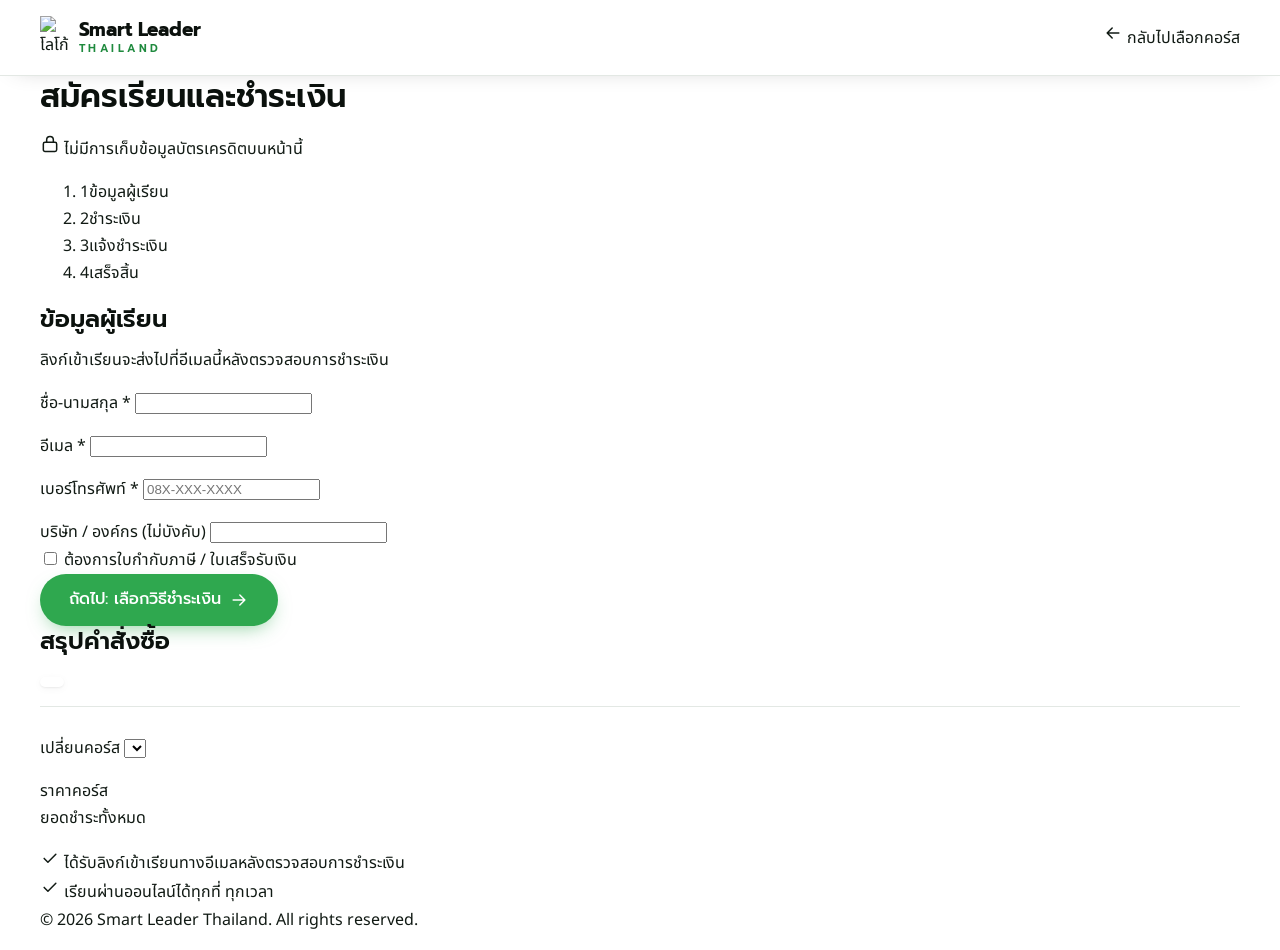
==== checkout.html @ 00e08c05 "Slt" ====
<!DOCTYPE html>
<html lang="th">
<head>
  <meta charset="UTF-8">
  <meta name="viewport" content="width=device-width, initial-scale=1.0">

  <!-- ===================== SEO ===================== -->
  <title>สมัครเรียนและชำระเงิน | Smart Leader Thailand</title>
  <meta name="description" content="สมัครเรียนคอร์สออนไลน์ Smart Leader Thailand และชำระเงินผ่าน PromptPay หรือโอนผ่านบัญชีธนาคาร">
  <!-- หน้าชำระเงินไม่จำเป็นต้องให้ Search Engine เก็บข้อมูล -->
  <meta name="robots" content="noindex">
  <meta name="theme-color" content="#0E4D26">
  <link rel="icon" type="image/png" href="assets/slt-logo.png">

  <link rel="preconnect" href="https://fonts.googleapis.com">
  <link rel="preconnect" href="https://fonts.gstatic.com" crossorigin>
  <link href="https://fonts.googleapis.com/css2?family=Noto+Sans+Thai:wght@400;500;600&family=Prompt:wght@400;500;600;700&display=swap" rel="stylesheet">

  <link rel="stylesheet" href="style.css">
</head>
<body class="checkout-page">

  <a class="skip-link" href="#main">ข้ามไปยังเนื้อหาหลัก</a>

  <!-- ===================== ICON SPRITE ===================== -->
  <svg class="sprite" aria-hidden="true" focusable="false">
    <defs>
      <symbol id="i-arrow-left" viewBox="0 0 24 24"><path d="M19 12H5M11 6l-6 6 6 6"/></symbol>
      <symbol id="i-arrow" viewBox="0 0 24 24"><path d="M5 12h14M13 6l6 6-6 6"/></symbol>
      <symbol id="i-lock" viewBox="0 0 24 24"><rect x="4" y="10" width="16" height="11" rx="2"/><path d="M8 10V7a4 4 0 0 1 8 0v3"/></symbol>
      <symbol id="i-check" viewBox="0 0 24 24"><path d="m5 12.5 4.5 4.5L19 7.5"/></symbol>
      <symbol id="i-qr" viewBox="0 0 24 24"><rect x="3" y="3" width="7" height="7" rx="1"/><rect x="14" y="3" width="7" height="7" rx="1"/><rect x="3" y="14" width="7" height="7" rx="1"/><path d="M14 14h3v3h-3zM20 14v.01M14 20h.01M17 20h4v-3"/></symbol>
      <symbol id="i-bank" viewBox="0 0 24 24"><path d="M3 10 12 4l9 6M5 10v8M9.5 10v8M14.5 10v8M19 10v8M3 20h18"/></symbol>
      <symbol id="i-card" viewBox="0 0 24 24"><rect x="2.5" y="5" width="19" height="14" rx="2"/><path d="M2.5 10h19M6 15h4"/></symbol>
      <symbol id="i-upload" viewBox="0 0 24 24"><path d="M12 16V4M7 9l5-5 5 5M4 16v3a1 1 0 0 0 1 1h14a1 1 0 0 0 1-1v-3"/></symbol>
      <symbol id="i-copy" viewBox="0 0 24 24"><rect x="8" y="8" width="12" height="12" rx="2"/><path d="M16 8V5a1 1 0 0 0-1-1H5a1 1 0 0 0-1 1v10a1 1 0 0 0 1 1h3"/></symbol>
      <symbol id="i-clock" viewBox="0 0 24 24"><circle cx="12" cy="12" r="9"/><path d="M12 7v5l3 2"/></symbol>
      <symbol id="i-book" viewBox="0 0 24 24"><path d="M4 5a2 2 0 0 1 2-2h13v16H6a2 2 0 0 0-2 2V5Z"/><path d="M4 19a2 2 0 0 1 2-2h13"/></symbol>
      <symbol id="i-level" viewBox="0 0 24 24"><path d="M5 20v-5M12 20V10M19 20V4"/></symbol>
      <symbol id="i-mail" viewBox="0 0 24 24"><rect x="3" y="5" width="18" height="14" rx="2"/><path d="m3 7 9 6 9-6"/></symbol>
      <symbol id="i-line" viewBox="0 0 24 24"><path d="M12 4c5 0 9 3.1 9 7s-4 7-9 7c-.8 0-1.6-.1-2.3-.2L6 20v-3.3C4.2 15.4 3 13.3 3 11c0-3.9 4-7 9-7Z"/><path d="M7.5 9.5v3h1.5M11 9.5v3M13.5 12.5v-3l2 3v-3M18 9.5h-1.5v3H18M16.5 11H18"/></symbol>
    </defs>
  </svg>

  <!-- ===================== HEADER ===================== -->
  <header class="site-header is-scrolled">
    <div class="container header-inner">
      <a class="brand" href="index.html" aria-label="Smart Leader Thailand หน้าแรก">
        <img src="assets/slt-logo.png" alt="โลโก้ Smart Leader Thailand (SLT)" width="30" height="46">
        <span class="brand-text">
          <strong>Smart Leader</strong>
          <small>THAILAND</small>
        </span>
      </a>
      <a href="index.html#courses" class="back-link">
        <svg class="icon"><use href="#i-arrow-left"/></svg> <span>กลับไปเลือกคอร์ส</span>
      </a>
    </div>
  </header>

  <main id="main" class="checkout">
    <div class="container">

      <header class="checkout-head">
        <h1>สมัครเรียนและชำระเงิน</h1>
        <p><svg class="icon"><use href="#i-lock"/></svg> ไม่มีการเก็บข้อมูลบัตรเครดิตบนหน้านี้</p>
      </header>

      <!-- ===================== STEPPER ===================== -->
      <ol class="stepper" id="stepper" aria-label="ขั้นตอนการสมัครเรียน">
        <li data-step="1" class="is-current" aria-current="step"><span class="step-dot">1</span><span class="step-label">ข้อมูลผู้เรียน</span></li>
        <li data-step="2"><span class="step-dot">2</span><span class="step-label">ชำระเงิน</span></li>
        <li data-step="3"><span class="step-dot">3</span><span class="step-label">แจ้งชำระเงิน</span></li>
        <li data-step="4"><span class="step-dot">4</span><span class="step-label">เสร็จสิ้น</span></li>
      </ol>

      <div class="checkout-layout">

        <!-- ===================== CHECKOUT FORM ===================== -->
        <form class="checkout-form" id="checkoutForm" novalidate>

          <!-- ---------- STEP 1: ข้อมูลผู้เรียน ---------- -->
          <section class="step-panel" data-step="1" aria-labelledby="step1Title">
            <h2 id="step1Title" tabindex="-1">ข้อมูลผู้เรียน</h2>
            <p class="panel-hint">ลิงก์เข้าเรียนจะส่งไปที่อีเมลนี้หลังตรวจสอบการชำระเงิน</p>

            <div class="field-grid">
              <div class="field full">
                <label for="fullName">ชื่อ-นามสกุล <span class="req">*</span></label>
                <input type="text" id="fullName" name="fullName" autocomplete="name" required>
                <p class="field-error" data-error-for="fullName"></p>
              </div>
              <div class="field">
                <label for="email">อีเมล <span class="req">*</span></label>
                <input type="email" id="email" name="email" autocomplete="email" inputmode="email" required>
                <p class="field-error" data-error-for="email"></p>
              </div>
              <div class="field">
                <label for="phone">เบอร์โทรศัพท์ <span class="req">*</span></label>
                <input type="tel" id="phone" name="phone" autocomplete="tel" inputmode="tel" placeholder="08X-XXX-XXXX" required>
                <p class="field-error" data-error-for="phone"></p>
              </div>
              <div class="field full">
                <label for="company">บริษัท / องค์กร <span class="optional">(ไม่บังคับ)</span></label>
                <input type="text" id="company" name="company" autocomplete="organization">
              </div>
            </div>

            <label class="check">
              <input type="checkbox" id="needInvoice" name="needInvoice">
              <span>ต้องการใบกำกับภาษี / ใบเสร็จรับเงิน</span>
            </label>

            <div class="field-grid invoice-fields" id="invoiceFields" hidden>
              <div class="field">
                <label for="taxName">ชื่อสำหรับออกใบกำกับภาษี <span class="req">*</span></label>
                <input type="text" id="taxName" name="taxName">
                <p class="field-error" data-error-for="taxName"></p>
              </div>
              <div class="field">
                <label for="taxId">เลขประจำตัวผู้เสียภาษี (13 หลัก) <span class="req">*</span></label>
                <input type="text" id="taxId" name="taxId" inputmode="numeric" maxlength="17">
                <p class="field-error" data-error-for="taxId"></p>
              </div>
              <div class="field full">
                <label for="taxAddress">ที่อยู่สำหรับออกใบกำกับภาษี <span class="req">*</span></label>
                <textarea id="taxAddress" name="taxAddress" rows="3"></textarea>
                <p class="field-error" data-error-for="taxAddress"></p>
              </div>
            </div>

            <div class="step-actions">
              <span></span>
              <button type="button" class="btn btn-primary btn-lg" data-next>ถัดไป: เลือกวิธีชำระเงิน <svg class="icon"><use href="#i-arrow"/></svg></button>
            </div>
          </section>

          <!-- ---------- STEP 2: เลือกวิธีชำระเงิน ---------- -->
          <section class="step-panel" data-step="2" aria-labelledby="step2Title" hidden>
            <h2 id="step2Title" tabindex="-1">เลือกวิธีชำระเงิน</h2>

            <div class="pay-methods" role="radiogroup" aria-label="วิธีชำระเงิน">
              <label class="pay-method">
                <input type="radio" name="payMethod" value="promptpay" checked>
                <span class="pay-icon"><svg class="icon"><use href="#i-qr"/></svg></span>
                <span class="pay-text"><strong>PromptPay QR</strong><small>สแกนจ่ายผ่านแอปธนาคาร</small></span>
              </label>
              <label class="pay-method">
                <input type="radio" name="payMethod" value="bank">
                <span class="pay-icon"><svg class="icon"><use href="#i-bank"/></svg></span>
                <span class="pay-text"><strong>โอนผ่านบัญชีธนาคาร</strong><small>โอนแล้วแนบสลิป</small></span>
              </label>
              <!-- TODO: เปิดใช้เมื่อเชื่อมต่อ Payment Gateway (เช่น Omise, 2C2P, GB Prime Pay) ผ่าน Backend แล้ว
                   ห้ามรับเลขบัตรเครดิตผ่านฟอร์มนี้โดยตรง -->
              <label class="pay-method is-disabled">
                <input type="radio" name="payMethod" value="card" disabled>
                <span class="pay-icon"><svg class="icon"><use href="#i-card"/></svg></span>
                <span class="pay-text"><strong>บัตรเครดิต / เดบิต</strong><small>เร็วๆ นี้</small></span>
              </label>
            </div>

            <!-- PromptPay -->
            <div class="pay-panel" data-pay-panel="promptpay">
              <div class="qr-box">
                <div class="qr-frame" id="qrFrame" aria-live="polite"></div>
                <div class="qr-info">
                  <p class="qr-label">ยอดชำระ</p>
                  <p class="qr-amount" data-total></p>
                  <p class="qr-account">ชื่อบัญชี: <strong id="ppAccountName"></strong></p>
                  <ol class="qr-steps">
                    <li>เปิดแอปธนาคารแล้วเลือก “สแกน QR”</li>
                    <li>สแกน QR Code และตรวจสอบชื่อบัญชีกับยอดเงิน</li>
                    <li>บันทึกสลิปไว้ เพื่อแนบในขั้นตอนถัดไป</li>
                  </ol>
                </div>
              </div>
            </div>

            <!-- Bank transfer -->
            <div class="pay-panel" data-pay-panel="bank" hidden>
              <dl class="bank-card">
                <div><dt>ธนาคาร</dt><dd id="bankName"></dd></div>
                <div><dt>ชื่อบัญชี</dt><dd id="bankAccountName"></dd></div>
                <div>
                  <dt>เลขที่บัญชี</dt>
                  <dd class="acct-row">
                    <span id="bankAccountNo"></span>
                    <button type="button" class="copy-btn" id="copyAccount"><svg class="icon"><use href="#i-copy"/></svg> คัดลอก</button>
                  </dd>
                </div>
                <div><dt>ยอดโอน</dt><dd class="bank-amount" data-total></dd></div>
              </dl>
            </div>

            <div class="step-actions">
              <button type="button" class="btn btn-outline" data-prev><svg class="icon"><use href="#i-arrow-left"/></svg> ย้อนกลับ</button>
              <button type="button" class="btn btn-primary btn-lg" data-next>ชำระเงินแล้ว: แจ้งชำระเงิน <svg class="icon"><use href="#i-arrow"/></svg></button>
            </div>
          </section>

          <!-- ---------- STEP 3: แจ้งชำระเงิน ---------- -->
          <section class="step-panel" data-step="3" aria-labelledby="step3Title" hidden>
            <h2 id="step3Title" tabindex="-1">แจ้งชำระเงิน</h2>
            <p class="panel-hint">แนบสลิปการโอนเพื่อให้ทีมงานตรวจสอบ</p>

            <div class="field-grid">
              <div class="field">
                <label for="paidAt">วันและเวลาที่โอน <span class="req">*</span></label>
                <input type="datetime-local" id="paidAt" name="paidAt" required>
                <p class="field-error" data-error-for="paidAt"></p>
              </div>
              <div class="field">
                <label for="paidAmount">ยอดที่โอน (บาท)</label>
                <input type="text" id="paidAmount" name="paidAmount" readonly>
              </div>

              <div class="field full">
                <span class="label" id="slipLabel">สลิปการโอนเงิน <span class="req">*</span></span>
                <label class="dropzone" id="dropzone" for="slip">
                  <input type="file" id="slip" name="slip" accept="image/jpeg,image/png,image/webp,application/pdf" aria-labelledby="slipLabel">
                  <span class="dz-empty" id="dzEmpty">
                    <svg class="icon"><use href="#i-upload"/></svg>
                    <strong>คลิกเพื่อเลือกไฟล์ หรือลากไฟล์มาวาง</strong>
                    <small>JPG, PNG, WEBP หรือ PDF ขนาดไม่เกิน 5 MB</small>
                  </span>
                  <span class="dz-preview" id="dzPreview" hidden>
                    <img id="slipImg" alt="ตัวอย่างสลิปที่แนบ" hidden>
                    <span class="dz-file" id="slipName"></span>
                    <span class="dz-change">เปลี่ยนไฟล์</span>
                  </span>
                </label>
                <p class="field-error" data-error-for="slip"></p>
              </div>

              <div class="field full">
                <label for="note">หมายเหตุ <span class="optional">(ไม่บังคับ)</span></label>
                <textarea id="note" name="note" rows="2"></textarea>
              </div>
            </div>

            <label class="check">
              <input type="checkbox" id="consent" name="consent">
              <!-- TODO: เพิ่มลิงก์ไปยังหน้าเงื่อนไขการใช้บริการ / นโยบายความเป็นส่วนตัว (PDPA) จริง -->
              <span>ยอมรับเงื่อนไขการใช้บริการ และยินยอมให้ Smart Leader Thailand ใช้ข้อมูลเพื่อดำเนินการสมัครเรียน</span>
            </label>
            <p class="field-error" data-error-for="consent"></p>

            <p class="form-error" id="submitError" role="alert" hidden></p>

            <div class="step-actions">
              <button type="button" class="btn btn-outline" data-prev><svg class="icon"><use href="#i-arrow-left"/></svg> ย้อนกลับ</button>
              <button type="submit" class="btn btn-primary btn-lg" id="submitBtn">ยืนยันการชำระเงิน <svg class="icon"><use href="#i-check"/></svg></button>
            </div>
          </section>

          <!-- ---------- STEP 4: เสร็จสิ้น ---------- -->
          <section class="step-panel done-panel" data-step="4" aria-labelledby="step4Title" hidden>
            <span class="done-icon"><svg class="icon"><use href="#i-check"/></svg></span>
            <h2 id="step4Title" tabindex="-1"></h2>
            <p class="done-lead" id="doneLead"></p>

            <div class="order-no">
              <span>เลขที่คำสั่งซื้อ</span>
              <strong id="orderNo"></strong>
            </div>

            <!-- แสดงเมื่อยังไม่ได้เชื่อมต่อระบบรับคำสั่งซื้อ (orderEndpoint ว่าง) -->
            <div class="manual-send" id="manualSend" hidden>
              <p>กรุณาส่ง <strong>สลิปการโอน</strong> พร้อม <strong>ข้อความสรุปคำสั่งซื้อ</strong> ด้านล่างมาที่ช่องทางใดช่องทางหนึ่ง</p>
              <ul class="manual-channels">
                <li><svg class="icon"><use href="#i-line"/></svg> LINE: <span id="contactLine"></span></li>
                <li><svg class="icon"><use href="#i-mail"/></svg> อีเมล: <span id="contactEmail"></span></li>
              </ul>
              <pre class="order-text" id="orderText"></pre>
              <button type="button" class="btn btn-soft" id="copyOrder"><svg class="icon"><use href="#i-copy"/></svg> คัดลอกข้อความสรุปคำสั่งซื้อ</button>
            </div>

            <div class="step-actions center">
              <a href="index.html#courses" class="btn btn-outline">ดูคอร์สอื่น</a>
              <a href="index.html" class="btn btn-primary">กลับหน้าแรก</a>
            </div>
          </section>

        </form>

        <!-- ===================== ORDER SUMMARY ===================== -->
        <aside class="order-summary" aria-labelledby="summaryTitle">
          <h2 id="summaryTitle">สรุปคำสั่งซื้อ</h2>

          <div class="summary-course">
            <div class="summary-thumb" id="summaryThumb"></div>
            <div>
              <span class="badge" id="summaryBadge"></span>
              <h3 id="summaryTitleText"></h3>
              <ul class="course-meta" id="summaryMeta"></ul>
            </div>
          </div>

          <div class="field summary-select">
            <label for="courseSelect">เปลี่ยนคอร์ส</label>
            <select id="courseSelect" name="course" form="checkoutForm"></select>
          </div>

          <dl class="summary-lines">
            <div><dt>ราคาคอร์ส</dt><dd id="linePrice"></dd></div>
            <div class="total"><dt>ยอดชำระทั้งหมด</dt><dd data-total></dd></div>
          </dl>

          <ul class="summary-perks">
            <li><svg class="icon"><use href="#i-check"/></svg> ได้รับลิงก์เข้าเรียนทางอีเมลหลังตรวจสอบการชำระเงิน</li>
            <li><svg class="icon"><use href="#i-check"/></svg> เรียนผ่านออนไลน์ได้ทุกที่ ทุกเวลา</li>
          </ul>
        </aside>

      </div>
    </div>
  </main>

  <footer class="checkout-footer">
    <div class="container">
      <p>&copy; <span id="year">2026</span> Smart Leader Thailand. All rights reserved.</p>
    </div>
  </footer>

  <!-- QR Code generator (สร้าง PromptPay QR ในเบราว์เซอร์) -->
  <script src="https://cdn.jsdelivr.net/npm/qrcode-generator@1.4.4/qrcode.min.js" defer></script>
  <script src="checkout.js" defer></script>
</body>
</html>
---- style.css ----
/* =========================================================
   Smart Leader Thailand — Design System
   ========================================================= */

/* ---------- 1. Design Tokens ---------- */
:root {
  /* Brand greens (ดึงจากโลโก้ SLT) */
  --green-300: #8DD35A;   /* lime highlight */
  --green-400: #4CBB4A;
  --green-500: #2FA84F;   /* primary */
  --green-600: #1F8A3E;   /* primary hover / text on light */
  --green-700: #146B31;
  --green-800: #0E4D26;   /* dark green */
  --green-900: #0A2E18;
  --green-50:  #EEF8EF;
  --green-100: #DCF1DE;

  /* Neutrals */
  --black: #0B110D;
  --ink: #111A14;
  --muted: #5B6760;
  --line: #E3E8E4;
  --gray-50: #F5F7F5;
  --gray-100: #EDF1EE;
  --white: #FFFFFF;

  /* Typography */
  --font-head: "Prompt", "Noto Sans Thai", system-ui, sans-serif;
  --font-body: "Noto Sans Thai", "Prompt", system-ui, sans-serif;

  /* Layout */
  --container: 1200px;
  --gutter: 24px;
  --header-h: 76px;
  --radius-sm: 10px;
  --radius: 16px;
  --radius-lg: 24px;

  /* Effects */
  --shadow-sm: 0 1px 2px rgba(11, 17, 13, .06), 0 2px 8px rgba(11, 17, 13, .04);
  --shadow: 0 10px 30px -12px rgba(11, 17, 13, .18);
  --shadow-lg: 0 24px 60px -20px rgba(14, 77, 38, .35);
  --ease: cubic-bezier(.22, .61, .36, 1);
  --grad-brand: linear-gradient(135deg, var(--green-400) 0%, var(--green-600) 55%, var(--green-800) 100%);
}

/* ---------- 2. Base ---------- */
*, *::before, *::after { box-sizing: border-box; }

html {
  scroll-behavior: smooth;
  scroll-padding-top: calc(var(--header-h) + 12px);
  -webkit-text-size-adjust: 100%;
}

body {
  margin: 0;
  font-family: var(--font-body);
  font-size: 16px;
  line-height: 1.7;
  color: var(--ink);
  background: var(--white);
  -webkit-font-smoothing: antialiased;
  overflow-x: hidden;
}

h1, h2, h3 {
  font-family: var(--font-head);
  line-height: 1.3;
  margin: 0 0 .5em;
  color: var(--black);
  font-weight: 600;
}

p { margin: 0 0 1em; }
a { color: inherit; text-decoration: none; }
img { max-width: 100%; display: block; }
ul { list-style: none; margin: 0; padding: 0; }
button { font: inherit; cursor: pointer; }

:focus-visible { outline: 3px solid var(--green-300); outline-offset: 3px; border-radius: 6px; }

.container {
  width: 100%;
  max-width: calc(var(--container) + var(--gutter) * 2);
  margin-inline: auto;
  padding-inline: var(--gutter);
}

.sprite { position: absolute; width: 0; height: 0; overflow: hidden; }

.icon {
  width: 1.25em;
  height: 1.25em;
  flex-shrink: 0;
  fill: none;
  stroke: currentColor;
  stroke-width: 1.8;
  stroke-linecap: round;
  stroke-linejoin: round;
}

.skip-link {
  position: absolute; left: 16px; top: -60px; z-index: 200;
  background: var(--green-800); color: var(--white);
  padding: 10px 16px; border-radius: var(--radius-sm);
}
.skip-link:focus { top: 12px; }

.text-gradient {
  background: var(--grad-brand);
  -webkit-background-clip: text; background-clip: text;
  color: transparent;
}
.text-lime { color: var(--green-300); }

/* ---------- 3. Buttons ---------- */
.btn {
  display: inline-flex; align-items: center; justify-content: center; gap: .5em;
  padding: 12px 22px;
  border-radius: 999px;
  border: 1.5px solid transparent;
  font-family: var(--font-head);
  font-weight: 500;
  font-size: 15px;
  line-height: 1.2;
  white-space: nowrap;
  transition: transform .25s var(--ease), box-shadow .25s var(--ease), background-color .25s, color .25s, border-color .25s;
}
.btn .icon { transition: transform .25s var(--ease); }
.btn:hover .icon { transform: translateX(3px); }
.btn:active { transform: translateY(1px) scale(.98); }

.btn-lg { padding: 15px 28px; font-size: 16px; }
.btn-sm { padding: 9px 16px; font-size: 14px; }

.btn-primary { background: var(--green-500); color: var(--white); box-shadow: 0 8px 20px -8px rgba(47, 168, 79, .6); }
.btn-primary:hover { background: var(--green-600); transform: translateY(-2px); box-shadow: 0 14px 28px -10px rgba(47, 168, 79, .7); }

.btn-outline { border-color: var(--green-800); color: var(--green-800); background: transparent; }
.btn-outline:hover { background: var(--green-800); color: var(--white); transform: translateY(-2px); }

.btn-soft { background: var(--green-50); color: var(--green-700); }
.btn-soft:hover { background: var(--green-500); color: var(--white); }

.btn-lime { background: var(--green-300); color: var(--green-900); }
.btn-lime:hover { background: #A2E070; transform: translateY(-2px); box-shadow: 0 14px 28px -10px rgba(141, 211, 90, .6); }

.btn-white { background: var(--white); color: var(--green-800); }
.btn-white:hover { transform: translateY(-2px); box-shadow: 0 14px 28px -10px rgba(0, 0, 0, .35); }

.btn-ghost-light { border-color: rgba(255, 255, 255, .55); color: var(--white); }
.btn-ghost-light:hover { background: rgba(255, 255, 255, .12); border-color: var(--white); transform: translateY(-2px); }

/* ---------- 4. Header / Navigation ---------- */
.site-header {
  position: sticky; top: 0; z-index: 100;
  height: var(--header-h);
  background: rgba(255, 255, 255, .85);
  backdrop-filter: saturate(160%) blur(14px);
  -webkit-backdrop-filter: saturate(160%) blur(14px);
  border-bottom: 1px solid transparent;
  transition: box-shadow .3s, border-color .3s, background-color .3s;
}
.site-header.is-scrolled {
  background: rgba(255, 255, 255, .95);
  border-color: var(--line);
  box-shadow: 0 6px 24px -16px rgba(11, 17, 13, .3);
}

.header-inner { height: 100%; display: flex; align-items: center; justify-content: space-between; gap: 24px; }

.brand { display: inline-flex; align-items: center; gap: 10px; flex-shrink: 0; }
.brand img { height: 44px; width: auto; }
.brand-text { display: flex; flex-direction: column; line-height: 1.05; font-family: var(--font-head); }
.brand-text strong { font-size: 19px; font-weight: 700; color: var(--black); letter-spacing: -.01em; }
.brand-text small { font-size: 11px; font-weight: 600; letter-spacing: .32em; color: var(--green-600); margin-top: 3px; }
.brand-light .brand-text strong { color: var(--white); }
.brand-light .brand-text small { color: var(--green-300); }

.primary-nav { display: flex; align-items: center; gap: 20px; }
.nav-list { display: flex; align-items: center; gap: 2px; }

.nav-link {
  position: relative;
  display: block;
  padding: 8px 11px;
  font-family: var(--font-head);
  font-size: 15px;
  color: #2B3630;
  border-radius: 8px;
  transition: color .2s;
}
.nav-link::after {
  content: ""; position: absolute; left: 11px; right: 11px; bottom: 2px; height: 2px;
  background: var(--green-500); border-radius: 2px;
  transform: scaleX(0); transform-origin: left;
  transition: transform .3s var(--ease);
}
.nav-link:hover, .nav-link.is-active { color: var(--green-700); }
.nav-link:hover::after, .nav-link.is-active::after { transform: scaleX(1); }

.nav-toggle {
  display: none;
  width: 44px; height: 44px;
  border: 1px solid var(--line); border-radius: 12px;
  background: var(--white);
  flex-direction: column; align-items: center; justify-content: center; gap: 5px;
}
.nav-toggle span {
  display: block; width: 20px; height: 2px; background: var(--black); border-radius: 2px;
  transition: transform .3s var(--ease), opacity .2s;
}
.nav-toggle[aria-expanded="true"] span:nth-child(1) { transform: translateY(7px) rotate(45deg); }
.nav-toggle[aria-expanded="true"] span:nth-child(2) { opacity: 0; }
.nav-toggle[aria-expanded="true"] span:nth-child(3) { transform: translateY(-7px) rotate(-45deg); }

/* ---------- 5. Sections (shared) ---------- */
.section { padding: 100px 0; position: relative; }
.section-alt { background: var(--gray-50); }

.section-head { max-width: 680px; margin-bottom: 52px; }
.section-head.center { text-align: center; margin-inline: auto; }
.section-head.split {
  max-width: none;
  display: flex; align-items: flex-end; justify-content: space-between; gap: 32px; flex-wrap: wrap;
}
.section-head.split > div { max-width: 620px; }
.section-head.center { max-width: 820px; }
.section-head h2 { font-size: clamp(28px, 3.4vw, 40px); letter-spacing: -.01em; text-wrap: balance; }
.section-head p:not(.kicker) { color: var(--muted); font-size: 17px; margin: 0; }
.nowrap { white-space: nowrap; }

.kicker {
  display: inline-block;
  font-family: var(--font-head); font-size: 13px; font-weight: 600;
  letter-spacing: .14em; text-transform: uppercase;
  color: var(--green-600);
  margin-bottom: 12px;
}
.kicker.on-dark { color: var(--green-300); }

.badge {
  display: inline-block;
  padding: 5px 12px;
  border-radius: 999px;
  background: var(--white);
  color: var(--green-700);
  font-family: var(--font-head); font-size: 12px; font-weight: 600;
  box-shadow: var(--shadow-sm);
}

/* ---------- 6. Hero ---------- */
.hero { position: relative; overflow: hidden; padding: 72px 0 110px; }

.hero-bg { position: absolute; inset: 0; z-index: -1; background: linear-gradient(180deg, #F3FAF2 0%, var(--white) 85%); }
.blob { position: absolute; border-radius: 50%; filter: blur(70px); opacity: .55; }
.blob-1 { width: 520px; height: 520px; right: -120px; top: -160px; background: radial-gradient(circle, #9FE08B, transparent 70%); }
.blob-2 { width: 420px; height: 420px; left: -160px; bottom: -120px; background: radial-gradient(circle, #BDEBC0, transparent 70%); }
.grid-lines {
  position: absolute; inset: 0;
  background-image:
    linear-gradient(rgba(14, 77, 38, .05) 1px, transparent 1px),
    linear-gradient(90deg, rgba(14, 77, 38, .05) 1px, transparent 1px);
  background-size: 56px 56px;
  mask-image: radial-gradient(ellipse at 70% 30%, #000 10%, transparent 65%);
  -webkit-mask-image: radial-gradient(ellipse at 70% 30%, #000 10%, transparent 65%);
}

.hero-inner { display: grid; grid-template-columns: 1.05fr .95fr; gap: 56px; align-items: center; }

.eyebrow {
  display: inline-flex; align-items: center; gap: 10px;
  padding: 7px 14px 7px 12px;
  background: var(--white); border: 1px solid var(--green-100); border-radius: 999px;
  font-family: var(--font-head); font-size: 13px; font-weight: 500; color: var(--green-700);
  box-shadow: var(--shadow-sm);
  margin-bottom: 24px;
}
.eyebrow .dot { width: 8px; height: 8px; border-radius: 50%; background: var(--green-500); box-shadow: 0 0 0 4px rgba(47, 168, 79, .18); }

.hero h1 { font-size: clamp(34px, 4.6vw, 56px); font-weight: 700; line-height: 1.25; letter-spacing: -.015em; margin-bottom: 22px; }
.hero h1 .text-gradient { display: block; }
.hero .lead { font-size: clamp(16px, 1.4vw, 19px); color: var(--muted); max-width: 560px; margin-bottom: 32px; }

.hero-actions { display: flex; flex-wrap: wrap; gap: 14px; margin-bottom: 22px; }

.hero-note { display: inline-flex; align-items: center; gap: 8px; color: var(--muted); font-size: 15px; margin-bottom: 28px; }
.hero-note .icon { color: var(--green-600); }
.hero-note strong { color: var(--green-700); font-family: var(--font-head); }

.hero-tags { display: flex; flex-wrap: wrap; gap: 8px; }
.hero-tags li {
  font-size: 13px; color: #3A4640;
  padding: 5px 12px; border-radius: 999px;
  background: rgba(255, 255, 255, .7); border: 1px solid var(--line);
}

.hero-visual { position: relative; padding: 24px 12px 24px 24px; }
.hero-visual::before {
  content: ""; position: absolute; inset: 0 0 0 48px;
  background: var(--grad-brand);
  border-radius: 32px 32px 32px 120px;
  transform: rotate(3deg);
  opacity: .95;
}

.placeholder-media {
  position: relative;
  margin: 0;
  display: flex; flex-direction: column; align-items: center; justify-content: center; gap: 12px;
  text-align: center;
  color: var(--green-700);
  background:
    repeating-linear-gradient(45deg, rgba(47, 168, 79, .05) 0 12px, transparent 12px 24px),
    linear-gradient(160deg, #F7FBF6, #E5F3E4);
  border: 1.5px dashed rgba(31, 138, 62, .35);
}
.placeholder-media .icon { width: 44px; height: 44px; stroke-width: 1.4; opacity: .8; }
.placeholder-media figcaption { font-size: 14px; color: var(--muted); padding: 0 24px; }
.placeholder-media small { font-size: 12px; opacity: .7; }

.hero-media { aspect-ratio: 4 / 4.4; border-radius: 28px 28px 28px 100px; box-shadow: var(--shadow-lg); background-color: var(--white); }

.float-card {
  position: absolute;
  display: flex; align-items: center; gap: 12px;
  padding: 14px 18px 14px 14px;
  background: var(--white);
  border-radius: var(--radius);
  box-shadow: var(--shadow);
  animation: floaty 6s ease-in-out infinite;
}
.float-card strong { display: block; font-family: var(--font-head); font-size: 15px; font-weight: 600; line-height: 1.3; }
.float-card small { display: block; font-size: 13px; color: var(--muted); line-height: 1.4; }
.float-card-a { left: -18px; top: 18%; }
.float-card-b { right: -10px; bottom: 12%; animation-delay: -3s; }
.float-icon {
  display: grid; place-items: center;
  width: 42px; height: 42px; border-radius: 12px;
  background: var(--green-50); color: var(--green-600);
}
.float-icon.dark { background: var(--green-800); color: var(--green-300); }

@keyframes floaty {
  0%, 100% { transform: translateY(0); }
  50% { transform: translateY(-8px); }
}

/* ---------- 7. Category ---------- */
.category-grid { display: grid; grid-template-columns: repeat(3, 1fr); gap: 20px; }

.category-card {
  position: relative;
  display: flex; flex-direction: column;
  padding: 28px;
  background: var(--white);
  border: 1px solid var(--line);
  border-radius: var(--radius-lg);
  overflow: hidden;
  transition: transform .35s var(--ease), box-shadow .35s var(--ease), border-color .35s;
}
.category-card::before {
  content: ""; position: absolute; inset: 0; z-index: 0;
  background: linear-gradient(160deg, var(--green-50), transparent 60%);
  opacity: 0; transition: opacity .35s;
}
.category-card > * { position: relative; z-index: 1; }
.category-card:hover { transform: translateY(-6px); box-shadow: var(--shadow); border-color: var(--green-100); }
.category-card:hover::before { opacity: 1; }

.cat-icon {
  display: grid; place-items: center;
  width: 56px; height: 56px; margin-bottom: 20px;
  border-radius: 16px;
  background: var(--green-50); color: var(--green-600);
  transition: background-color .35s, color .35s, transform .35s var(--ease);
}
.cat-icon .icon { width: 28px; height: 28px; }
.category-card:hover .cat-icon { background: var(--green-500); color: var(--white); transform: rotate(-6deg); }

.category-card h3 { font-size: 20px; margin-bottom: 8px; }
.category-card p { color: var(--muted); font-size: 15px; flex-grow: 1; }
.cat-link { display: inline-flex; align-items: center; gap: 6px; font-family: var(--font-head); font-size: 14px; font-weight: 500; color: var(--green-600); }
.cat-link .icon { width: 16px; height: 16px; transition: transform .3s var(--ease); }
.category-card:hover .cat-link .icon { transform: translateX(4px); }

/* ---------- 8. Courses ---------- */
.filter-tabs { display: flex; flex-wrap: wrap; gap: 8px; padding: 6px; background: var(--white); border: 1px solid var(--line); border-radius: 999px; }
.filter-tab {
  border: 0; background: transparent;
  padding: 9px 16px; border-radius: 999px;
  font-family: var(--font-head); font-size: 14px; color: var(--muted);
  transition: background-color .25s, color .25s;
}
.filter-tab:hover { color: var(--green-700); }
.filter-tab.is-active { background: var(--green-800); color: var(--white); }

.course-grid { display: grid; grid-template-columns: repeat(3, 1fr); gap: 26px; }

.course-card {
  display: flex; flex-direction: column;
  background: var(--white);
  border: 1px solid var(--line);
  border-radius: var(--radius-lg);
  overflow: hidden;
  transition: transform .35s var(--ease), box-shadow .35s var(--ease);
}
.course-card:hover { transform: translateY(-6px); box-shadow: var(--shadow-lg); }
.course-card.is-hidden { display: none; }

.course-thumb {
  position: relative;
  aspect-ratio: 16 / 9;
  display: grid; place-items: center;
  overflow: hidden;
  color: rgba(255, 255, 255, .92);
}
.course-thumb::after {
  content: ""; position: absolute; width: 70%; aspect-ratio: 1; right: -20%; bottom: -45%;
  border-radius: 50%; border: 28px solid rgba(255, 255, 255, .1);
}
.course-thumb > .icon { width: 64px; height: 64px; stroke-width: 1.3; transition: transform .6s var(--ease); }
.course-card:hover .course-thumb > .icon { transform: scale(1.12) rotate(-4deg); }
.course-thumb .badge { position: absolute; left: 16px; top: 16px; z-index: 1; }

/* Course/article cover gradients (ใช้แทนภาพจริงชั่วคราว) */
.thumb-1 { background: linear-gradient(135deg, #0E4D26, #2FA84F); }
.thumb-2 { background: linear-gradient(135deg, #0B110D, #146B31 70%, #4CBB4A); }
.thumb-3 { background: linear-gradient(135deg, #1F8A3E, #8DD35A); }
.thumb-4 { background: linear-gradient(135deg, #146B31, #0A2E18); }
.thumb-5 { background: linear-gradient(135deg, #2FA84F, #0E4D26 80%); }
.thumb-6 { background: linear-gradient(135deg, #0A2E18, #1F8A3E 60%, #8DD35A); }

.course-body { display: flex; flex-direction: column; flex-grow: 1; padding: 22px 22px 20px; }
.course-title { font-size: 19px; margin-bottom: 2px; }
.course-sub { font-family: var(--font-head); font-size: 13px; color: var(--green-600); margin-bottom: 10px; }
.course-desc { font-size: 15px; color: var(--muted); flex-grow: 1; }

.course-meta { display: flex; flex-wrap: wrap; gap: 6px 16px; padding: 14px 0; border-top: 1px solid var(--line); font-size: 13px; color: #45514A; }
.course-meta li { display: inline-flex; align-items: center; gap: 6px; }
.course-meta .icon { width: 16px; height: 16px; color: var(--green-600); }

.course-foot { display: flex; align-items: center; justify-content: space-between; gap: 12px; padding-top: 14px; border-top: 1px solid var(--line); }
.price { font-family: var(--font-head); font-size: 24px; font-weight: 700; color: var(--green-800); }

.empty-state { text-align: center; color: var(--muted); padding: 40px 0; }
.center-action { text-align: center; margin-top: 48px; }

/* ---------- 9. Corporate (B2B) ---------- */
.corporate { background: var(--green-900); color: rgba(255, 255, 255, .82); overflow: hidden; }
.corporate-bg {
  position: absolute; inset: 0;
  background:
    radial-gradient(600px 400px at 90% 10%, rgba(76, 187, 74, .35), transparent 70%),
    radial-gradient(500px 400px at 0% 100%, rgba(141, 211, 90, .18), transparent 70%);
}
.corporate-inner { position: relative; display: grid; grid-template-columns: 1fr 1.1fr; gap: 64px; align-items: center; }
.corporate h2 { color: var(--white); font-size: clamp(28px, 3.3vw, 40px); }
.corporate h2 span { display: block; font-size: .72em; margin-top: 8px; font-weight: 500; }
.corporate-copy > p { font-size: 17px; }

.check-list { display: grid; gap: 12px; margin: 26px 0 34px; }
.check-list li { display: flex; align-items: center; gap: 12px; }
.check-list .icon {
  width: 26px; height: 26px; padding: 5px;
  border-radius: 50%; background: rgba(141, 211, 90, .18); color: var(--green-300); stroke-width: 2.4;
}

.corp-grid { display: grid; grid-template-columns: repeat(2, 1fr); gap: 16px; }
.corp-item {
  padding: 24px;
  background: rgba(255, 255, 255, .05);
  border: 1px solid rgba(255, 255, 255, .1);
  border-radius: var(--radius);
  transition: background-color .3s, border-color .3s, transform .35s var(--ease);
}
.corp-item:hover { background: rgba(255, 255, 255, .09); border-color: rgba(141, 211, 90, .45); transform: translateY(-4px); }
.corp-item > .icon { width: 30px; height: 30px; color: var(--green-300); margin-bottom: 14px; }
.corp-item h3 { color: var(--white); font-size: 17px; margin-bottom: 4px; }
.corp-item p { font-size: 14px; margin: 0; color: rgba(255, 255, 255, .65); }

/* ---------- 10. Why Smart Leader ---------- */
.why-grid { display: grid; grid-template-columns: repeat(4, 1fr); gap: 20px; }
.why-card {
  position: relative;
  padding: 32px 26px;
  border-radius: var(--radius-lg);
  background: var(--white);
  border: 1px solid var(--line);
  transition: transform .35s var(--ease), box-shadow .35s var(--ease);
}
.why-card:hover { transform: translateY(-6px); box-shadow: var(--shadow); }
.why-num { position: absolute; top: 22px; right: 24px; font-family: var(--font-head); font-size: 34px; font-weight: 700; color: var(--green-50); line-height: 1; }
.why-icon {
  display: grid; place-items: center;
  width: 52px; height: 52px; margin-bottom: 22px;
  border-radius: 50%;
  background: var(--grad-brand); color: var(--white);
  box-shadow: 0 10px 20px -8px rgba(31, 138, 62, .6);
}
.why-icon .icon { width: 24px; height: 24px; }
.why-card h3 { font-size: 18px; }
.why-card p { color: var(--muted); font-size: 15px; margin: 0; }

.approach {
  display: flex; align-items: center; gap: 20px; flex-wrap: wrap; justify-content: center;
  margin-top: 40px; padding: 20px 24px;
  border-radius: var(--radius);
  background: var(--green-50);
}
.approach-label { font-family: var(--font-head); font-weight: 600; color: var(--green-800); }
.approach ul { display: flex; flex-wrap: wrap; gap: 8px; justify-content: center; }
.approach li { font-size: 14px; padding: 6px 14px; border-radius: 999px; background: var(--white); color: var(--green-700); border: 1px solid var(--green-100); }

/* ---------- 11. Learning Experience ---------- */
.exp-grid { display: grid; grid-template-columns: repeat(4, 1fr); gap: 20px; }
.exp-card {
  padding: 34px 26px;
  text-align: center;
  background: var(--white);
  border-radius: var(--radius-lg);
  border: 1px solid var(--line);
  transition: transform .35s var(--ease), box-shadow .35s var(--ease), border-color .35s;
}
.exp-card:hover { transform: translateY(-6px); box-shadow: var(--shadow); border-color: var(--green-100); }
.exp-icon {
  display: inline-grid; place-items: center;
  width: 68px; height: 68px; margin-bottom: 20px;
  border-radius: 20px;
  background: var(--black); color: var(--green-300);
  transition: background-color .35s, transform .35s var(--ease);
}
.exp-icon .icon { width: 30px; height: 30px; }
.exp-card:hover .exp-icon { background: var(--green-600); color: var(--white); transform: translateY(-3px); }
.exp-card h3 { font-size: 20px; }
.exp-card p { color: var(--muted); font-size: 15px; margin: 0; }

/* ---------- 12. Business Experience (stats) ---------- */
.stats-grid {
  display: grid; grid-template-columns: repeat(4, 1fr);
  border: 1px solid var(--line); border-radius: var(--radius-lg);
  background: var(--white);
  overflow: hidden;
}
.stat { display: flex; flex-direction: column; align-items: center; text-align: center; padding: 40px 20px; }
.stat + .stat { border-left: 1px solid var(--line); }
.stat-icon { color: var(--green-600); margin-bottom: 10px; }
.stat-icon .icon { width: 28px; height: 28px; }
.stat-value { font-family: var(--font-head); font-size: 44px; font-weight: 700; line-height: 1.1; color: var(--green-800); }
.placeholder-value { color: #B8C4BC; }
.stat-label { margin-top: 8px; color: var(--muted); font-size: 15px; }

/* ---------- 13. Client Logos ---------- */
.logo-grid { display: grid; grid-template-columns: repeat(6, 1fr); gap: 16px; }
.logo-slot {
  display: grid; place-items: center;
  height: 88px;
  border-radius: var(--radius);
  border: 1.5px dashed #CAD5CD;
  background: var(--white);
  font-family: var(--font-head); font-size: 13px; color: #9AA69F; letter-spacing: .04em;
  transition: border-color .3s, color .3s;
}
.logo-slot:hover { border-color: var(--green-400); color: var(--green-600); }

/* ---------- 14. Testimonials ---------- */
.testi-grid { display: grid; grid-template-columns: repeat(3, 1fr); gap: 22px; }
.testi-card {
  margin: 0;
  display: flex; flex-direction: column; gap: 20px;
  padding: 30px;
  border-radius: var(--radius-lg);
  background: var(--gray-50);
  border: 1px solid var(--line);
}
.testi-quote { font-family: Georgia, serif; font-size: 64px; line-height: .6; height: 28px; color: var(--green-500); }
.testi-card blockquote { margin: 0; flex-grow: 1; font-size: 17px; color: #7A867F; font-style: italic; }
.testi-card figcaption { display: flex; align-items: center; gap: 12px; padding-top: 18px; border-top: 1px solid var(--line); }
.testi-card figcaption strong { display: block; font-family: var(--font-head); font-size: 15px; font-weight: 500; color: #7A867F; }
.testi-card figcaption small { color: #9AA69F; font-size: 13px; }
.avatar { width: 44px; height: 44px; border-radius: 50%; background: linear-gradient(135deg, var(--green-100), #CFE7D2); flex-shrink: 0; }

/* ---------- 15. Articles ---------- */
.article-grid { display: grid; grid-template-columns: repeat(4, 1fr); gap: 22px; }
.article-card {
  display: flex; flex-direction: column;
  background: var(--white);
  border-radius: var(--radius-lg);
  border: 1px solid var(--line);
  overflow: hidden;
  transition: transform .35s var(--ease), box-shadow .35s var(--ease);
}
.article-card:hover { transform: translateY(-5px); box-shadow: var(--shadow); }
.article-thumb { aspect-ratio: 16 / 10; display: grid; place-items: center; color: rgba(255, 255, 255, .9); }
.article-thumb .icon { width: 44px; height: 44px; stroke-width: 1.4; }
.article-body { display: flex; flex-direction: column; flex-grow: 1; padding: 20px; }
.article-tag { align-self: flex-start; font-family: var(--font-head); font-size: 12px; font-weight: 600; color: var(--green-700); background: var(--green-50); padding: 3px 10px; border-radius: 999px; margin-bottom: 10px; }
.article-card h3 { font-size: 17px; line-height: 1.45; }
.article-card p { font-size: 14px; color: var(--muted); flex-grow: 1; }
.read-more { display: inline-flex; align-items: center; gap: 6px; font-family: var(--font-head); font-size: 14px; font-weight: 500; color: var(--green-600); }
.read-more .icon { width: 16px; height: 16px; transition: transform .3s var(--ease); }
.read-more:hover .icon { transform: translateX(4px); }

/* ---------- 16. CTA ---------- */
.cta-section { padding: 0 0 100px; background: var(--gray-50); }
.cta-box {
  position: relative; overflow: hidden;
  display: flex; align-items: center; justify-content: space-between; gap: 40px;
  padding: 56px 60px;
  border-radius: 32px;
  background: var(--grad-brand);
  color: rgba(255, 255, 255, .9);
  box-shadow: var(--shadow-lg);
}
.cta-box::before, .cta-box::after {
  content: ""; position: absolute; border-radius: 50%; border: 40px solid rgba(255, 255, 255, .07);
}
.cta-box::before { width: 360px; height: 360px; right: -120px; top: -180px; }
.cta-box::after { width: 240px; height: 240px; left: 30%; bottom: -170px; }
.cta-copy, .cta-actions { position: relative; z-index: 1; }
.cta-copy { max-width: 580px; }
.cta-box h2 { color: var(--white); font-size: clamp(26px, 3vw, 36px); }
.cta-box p { margin: 0; font-size: 17px; }
.cta-actions { display: flex; flex-wrap: wrap; gap: 12px; flex-shrink: 0; }

/* ---------- 17. Footer ---------- */
.site-footer { background: var(--black); color: rgba(255, 255, 255, .68); padding-top: 72px; }
.footer-grid { display: grid; grid-template-columns: 1.5fr 1fr 1fr; gap: 48px; padding-bottom: 48px; }
.footer-tagline { font-family: var(--font-head); color: var(--green-300); margin: 16px 0 8px; }
.footer-about { font-size: 15px; max-width: 380px; }

.social { display: flex; gap: 10px; margin-top: 20px; }
.social a {
  display: grid; place-items: center;
  width: 42px; height: 42px; border-radius: 12px;
  background: rgba(255, 255, 255, .06); color: var(--white);
  transition: background-color .3s, transform .3s var(--ease);
}
.social a:hover { background: var(--green-500); transform: translateY(-3px); }

.footer-col h3 { color: var(--white); font-size: 16px; margin-bottom: 18px; }
.footer-col ul { display: grid; gap: 10px; }
.footer-col a { font-size: 15px; transition: color .2s; }
.footer-col a:hover { color: var(--green-300); }

.contact-list li { display: flex; align-items: flex-start; gap: 10px; font-size: 15px; }
.contact-list .icon { color: var(--green-300); margin-top: 3px; }
.contact-list em { font-style: normal; color: rgba(255, 255, 255, .42); }

.footer-bottom { padding: 22px var(--gutter); border-top: 1px solid rgba(255, 255, 255, .08); font-size: 14px; }
.footer-bottom p { margin: 0; }

/* ---------- 18. Course Modal ---------- */
.course-modal {
  width: min(520px, calc(100% - 32px));
  padding: 36px 32px 28px;
  border: 0; border-radius: var(--radius-lg);
  box-shadow: 0 40px 80px -20px rgba(0, 0, 0, .45);
  color: var(--ink);
}
.course-modal[open] { animation: modalIn .35s var(--ease); }
.course-modal::backdrop { background: rgba(10, 46, 24, .55); backdrop-filter: blur(4px); }
.course-modal .badge { background: var(--green-50); box-shadow: none; margin-bottom: 14px; }
.course-modal h3 { font-size: 24px; margin-bottom: 2px; }
.course-modal #modalDesc { color: var(--muted); }
.modal-note { font-size: 13px; color: var(--muted); background: var(--gray-50); padding: 10px 14px; border-radius: var(--radius-sm); }
.modal-foot { display: flex; align-items: center; justify-content: space-between; gap: 12px; margin-top: 18px; }
.modal-close {
  position: absolute; top: 14px; right: 14px;
  width: 38px; height: 38px; border-radius: 50%;
  border: 0; background: var(--gray-100); font-size: 22px; line-height: 1; color: var(--ink);
  transition: background-color .2s;
}
.modal-close:hover { background: var(--green-100); }

@keyframes modalIn {
  from { opacity: 0; transform: translateY(16px) scale(.98); }
  to { opacity: 1; transform: none; }
}

/* ---------- 19. Scroll Reveal ---------- */
.js [data-reveal] {
  opacity: 0;
  transform: translateY(24px);
  transition: opacity .7s var(--ease), transform .7s var(--ease);
  transition-delay: var(--reveal-delay, 0ms);
}
.js [data-reveal].is-visible { opacity: 1; transform: none; }
/* หลังแสดงผลแล้ว ใช้ transition ปกติของ card สำหรับ hover */
.js [data-reveal].is-revealed {
  transition: transform .35s var(--ease), box-shadow .35s var(--ease), border-color .35s, background-color .35s;
}

/* ---------- 20. Responsive ---------- */

/* Nav collapse (เมนูมี 8 รายการ จึงเปลี่ยนเป็น Hamburger ตั้งแต่จอขนาดกลาง) */
@media (max-width: 1180px) {
  .nav-toggle { display: inline-flex; }

  .primary-nav {
    position: fixed;
    top: var(--header-h); left: 0; right: 0;
    height: calc(100dvh - var(--header-h));
    flex-direction: column; align-items: stretch; gap: 20px;
    padding: 20px var(--gutter) 32px;
    background: var(--white);
    border-top: 1px solid var(--line);
    overflow-y: auto;
    opacity: 0; visibility: hidden;
    transform: translateY(-8px);
    transition: opacity .3s var(--ease), transform .3s var(--ease), visibility .3s;
  }
  .primary-nav.is-open { opacity: 1; visibility: visible; transform: none; }

  .nav-list { flex-direction: column; align-items: stretch; gap: 0; }
  .nav-link { padding: 14px 4px; font-size: 17px; border-bottom: 1px solid var(--gray-100); border-radius: 0; }
  .nav-link::after { display: none; }
  .nav-cta { padding: 15px; font-size: 16px; }

  body.nav-open { overflow: hidden; }
}

@media (max-width: 1024px) {
  .section { padding: 80px 0; }
  .hero-inner { grid-template-columns: 1fr; gap: 48px; }
  .hero-copy { text-align: center; }
  .hero .lead { margin-inline: auto; }
  .hero-actions, .hero-tags { justify-content: center; }
  .hero-visual { max-width: 520px; margin-inline: auto; width: 100%; }
  .hero-media { aspect-ratio: 4 / 3.2; }

  .course-grid { grid-template-columns: repeat(2, 1fr); }
  .corporate-inner { grid-template-columns: 1fr; gap: 44px; }
  .why-grid, .exp-grid, .article-grid { grid-template-columns: repeat(2, 1fr); }
  .stats-grid { grid-template-columns: repeat(2, 1fr); }
  .stat + .stat { border-left: 0; }
  .stat:nth-child(even) { border-left: 1px solid var(--line); }
  .stat:nth-child(n+3) { border-top: 1px solid var(--line); }
  .logo-grid { grid-template-columns: repeat(4, 1fr); }
  .testi-grid { grid-template-columns: 1fr; max-width: 640px; margin-inline: auto; }

  .cta-box { flex-direction: column; text-align: center; padding: 48px 32px; }
  .cta-actions { justify-content: center; }
  .footer-grid { grid-template-columns: 1fr 1fr; }
  .footer-brand { grid-column: 1 / -1; }
}

@media (max-width: 720px) {
  :root { --gutter: 16px; --header-h: 68px; }
  .section { padding: 64px 0; }
  .section-head { margin-bottom: 36px; }
  .section-head.split { align-items: flex-start; }

  .brand img { height: 38px; }
  .brand-text strong { font-size: 17px; }

  .hero { padding: 40px 0 72px; }
  .hero-actions .btn { width: 100%; }
  .hero-visual { padding: 16px 4px 16px 16px; }
  .float-card { padding: 10px 14px 10px 10px; }
  .float-card-a { left: -4px; top: 8%; }
  .float-card-b { right: -4px; bottom: 6%; }
  .float-icon { width: 36px; height: 36px; }

  .category-grid, .course-grid, .why-grid, .exp-grid, .article-grid, .corp-grid { grid-template-columns: 1fr; }
  .filter-tabs { border-radius: var(--radius); width: 100%; }
  .filter-tab { flex: 1 1 auto; }
  .logo-grid { grid-template-columns: repeat(3, 1fr); gap: 10px; }
  .logo-slot { height: 68px; font-size: 12px; }
  .stat { padding: 28px 12px; }
  .stat-value { font-size: 36px; }
  .stat-label { font-size: 14px; }

  .cta-section { padding-bottom: 64px; }
  .cta-box { padding: 40px 22px; border-radius: 24px; }
  .cta-actions { flex-direction: column; width: 100%; }
  .cta-actions .btn { width: 100%; white-space: normal; }

  .footer-grid { grid-template-columns: 1fr; gap: 36px; }
  .course-modal { padding: 32px 20px 22px; }
  .modal-foot { flex-direction: column; align-items: stretch; }
  .modal-foot .btn { width: 100%; }
}

/* ลด Animation สำหรับผู้ใช้ที่ตั้งค่าลดการเคลื่อนไหว */
@media (prefers-reduced-motion: reduce) {
  html { scroll-behavior: auto; }
  *, *::before, *::after { animation: none !important; transition-duration: .01ms !important; }
  .js [data-reveal] { opacity: 1; transform: none; }
}
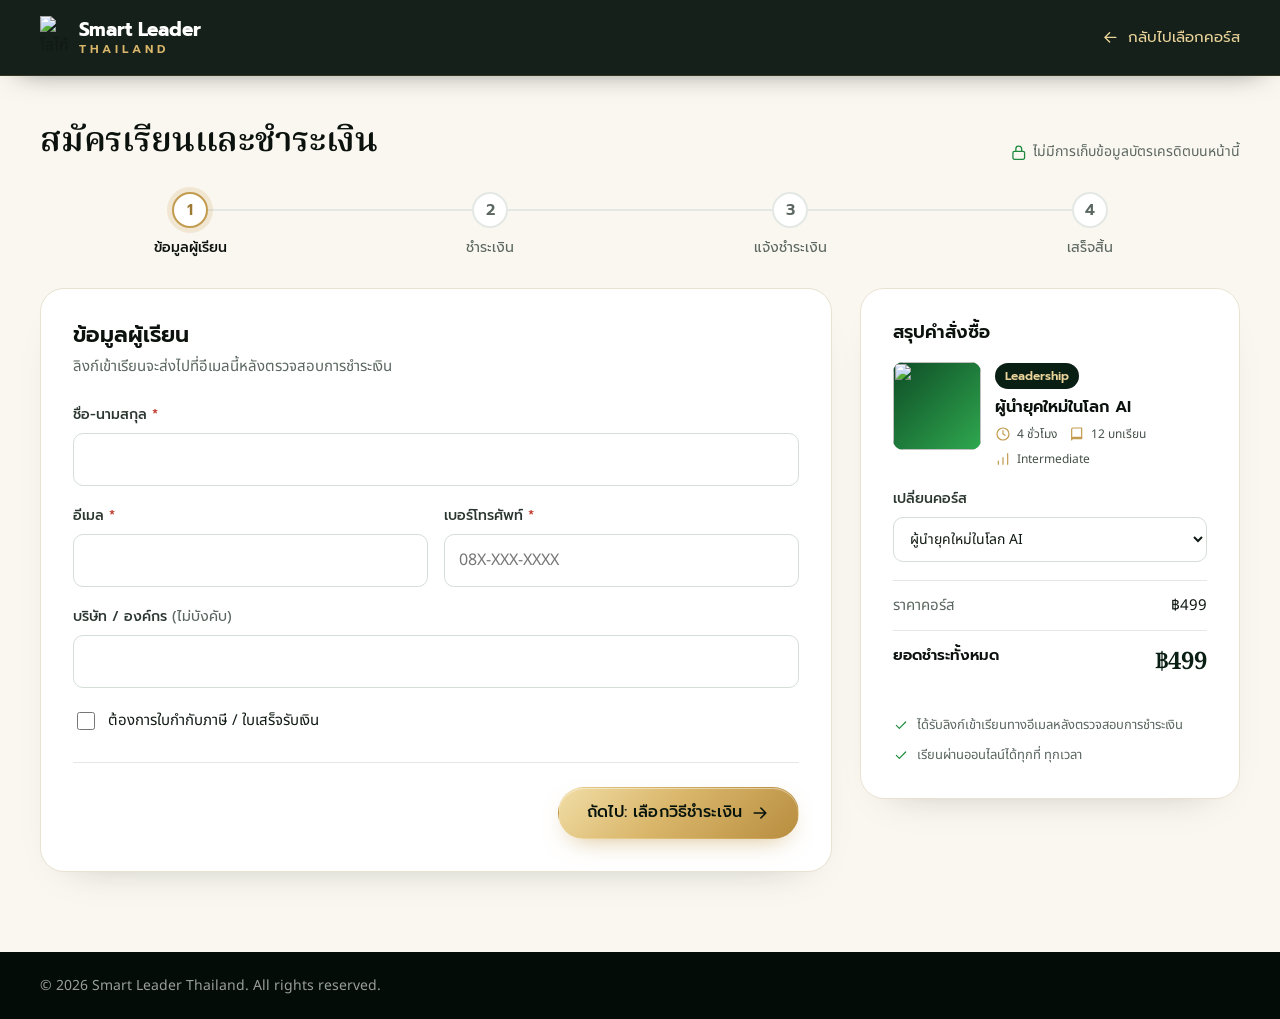
==== commit 94f6afea: "Add files via upload" ====
--- a/checkout.html
+++ b/checkout.html
@@ -9,12 +9,12 @@
   <meta name="description" content="สมัครเรียนคอร์สออนไลน์ Smart Leader Thailand และชำระเงินผ่าน PromptPay หรือโอนผ่านบัญชีธนาคาร">
   <!-- หน้าชำระเงินไม่จำเป็นต้องให้ Search Engine เก็บข้อมูล -->
   <meta name="robots" content="noindex">
-  <meta name="theme-color" content="#0E4D26">
+  <meta name="theme-color" content="#06130C">
   <link rel="icon" type="image/png" href="assets/slt-logo.png">
 
   <link rel="preconnect" href="https://fonts.googleapis.com">
   <link rel="preconnect" href="https://fonts.gstatic.com" crossorigin>
-  <link href="https://fonts.googleapis.com/css2?family=Noto+Sans+Thai:wght@400;500;600&family=Prompt:wght@400;500;600;700&display=swap" rel="stylesheet">
+  <link href="https://fonts.googleapis.com/css2?family=Noto+Sans+Thai:wght@400;500;600&family=Noto+Serif+Thai:wght@500;600;700&family=Prompt:wght@400;500;600;700&display=swap" rel="stylesheet">
 
   <link rel="stylesheet" href="style.css">
 </head>
--- a/style.css
+++ b/style.css
@@ -77,6 +77,7 @@
 img { max-width: 100%; display: block; }
 ul { list-style: none; margin: 0; padding: 0; }
 button { font: inherit; cursor: pointer; }
+[hidden] { display: none !important; }
 
 :focus-visible { outline: 3px solid var(--green-300); outline-offset: 3px; border-radius: 6px; }
 
@@ -174,7 +175,7 @@
 .brand img { height: 44px; width: auto; }
 .brand-text { display: flex; flex-direction: column; line-height: 1.05; font-family: var(--font-head); }
 .brand-text strong { font-size: 19px; font-weight: 700; color: var(--black); letter-spacing: -.01em; }
-.brand-text small { font-size: 11px; font-weight: 600; letter-spacing: .32em; color: var(--green-600); margin-top: 3px; }
+.brand-text small { font-size: 12px; font-weight: 600; letter-spacing: .32em; color: var(--green-600); margin-top: 3px; }
 .brand-light .brand-text strong { color: var(--white); }
 .brand-light .brand-text small { color: var(--green-300); }
 
@@ -320,7 +321,8 @@
 .placeholder-media figcaption { font-size: 14px; color: var(--muted); padding: 0 24px; }
 .placeholder-media small { font-size: 12px; opacity: .7; }
 
-.hero-media { aspect-ratio: 4 / 4.4; border-radius: 28px 28px 28px 100px; box-shadow: var(--shadow-lg); background-color: var(--white); }
+.hero-media { position: relative; margin: 0; overflow: hidden; aspect-ratio: 4 / 4.4; border-radius: 28px 28px 28px 100px; box-shadow: var(--shadow-lg); background-color: var(--white); }
+.hero-media > img { width: 100%; height: 100%; object-fit: cover; object-position: center; }
 
 .float-card {
   position: absolute;
@@ -424,6 +426,16 @@
 .course-card:hover .course-thumb > .icon { transform: scale(1.12) rotate(-4deg); }
 .course-thumb .badge { position: absolute; left: 16px; top: 16px; z-index: 1; }
 
+/* ภาพปกคอร์ส / บทความ */
+.course-thumb > img, .article-thumb > img {
+  position: absolute; inset: 0;
+  width: 100%; height: 100%;
+  object-fit: cover;
+  transition: transform .6s var(--ease);
+}
+.course-thumb:has(img)::after { display: none; }
+.course-card:hover .course-thumb > img, .article-card:hover .article-thumb > img { transform: scale(1.05); }
+
 /* Course/article cover gradients (ใช้แทนภาพจริงชั่วคราว) */
 .thumb-1 { background: linear-gradient(135deg, #0E4D26, #2FA84F); }
 .thumb-2 { background: linear-gradient(135deg, #0B110D, #146B31 70%, #4CBB4A); }
@@ -446,6 +458,43 @@
 
 .empty-state { text-align: center; color: var(--muted); padding: 40px 0; }
 .center-action { text-align: center; margin-top: 48px; }
+
+/* ---------- 8.1 Course Preview Video ---------- */
+.video-layout { display: grid; grid-template-columns: .85fr 1.15fr; gap: 56px; align-items: center; }
+.video-copy h2 { font-size: clamp(28px, 3.4vw, 40px); }
+.video-copy > p:not(.kicker) { color: var(--muted); font-size: 17px; }
+.check-list.light { margin: 22px 0 30px; }
+.video-actions { display: flex; flex-wrap: wrap; gap: 12px; }
+.check-list.light .icon { background: var(--green-50); color: var(--green-600); }
+
+.video-frame {
+  position: relative;
+  aspect-ratio: 16 / 9;
+  border-radius: var(--radius-lg);
+  overflow: hidden;
+  background: var(--black);
+  box-shadow: var(--shadow-lg);
+}
+.video-frame video { width: 100%; height: 100%; object-fit: contain; display: block; background: var(--black); }
+.video-placeholder {
+  position: absolute; inset: 0;
+  display: flex; flex-direction: column; align-items: center; justify-content: center; gap: 10px;
+  padding: 24px; text-align: center;
+  background:
+    linear-gradient(135deg, rgba(10, 46, 24, .88), rgba(20, 107, 49, .72)),
+    url("images/illustrations/video-poster.svg") center / cover;
+  color: var(--white);
+}
+.video-placeholder strong { font-family: var(--font-head); font-weight: 500; font-size: 17px; }
+.video-placeholder small { font-size: 12px; opacity: .55; }
+.video-play {
+  display: grid; place-items: center;
+  width: 76px; height: 76px; border-radius: 50%;
+  background: rgba(255, 255, 255, .14);
+  box-shadow: 0 0 0 10px rgba(255, 255, 255, .06);
+  margin-bottom: 6px;
+}
+.video-play .icon { width: 34px; height: 34px; color: var(--green-300); }
 
 /* ---------- 9. Corporate (B2B) ---------- */
 .corporate { background: var(--green-900); color: rgba(255, 255, 255, .82); overflow: hidden; }
@@ -533,6 +582,26 @@
 }
 .exp-icon .icon { width: 30px; height: 30px; }
 .exp-card:hover .exp-icon { background: var(--green-600); color: var(--white); transform: translateY(-3px); }
+
+/* การ์ดที่มีภาพจริงด้านบน */
+.exp-card:has(.exp-photo) { padding: 0 0 30px; overflow: hidden; }
+.exp-card:has(.exp-photo) h3, .exp-card:has(.exp-photo) p { padding-inline: 24px; }
+.exp-photo { width: 100%; height: auto; aspect-ratio: 4 / 3; object-fit: cover; transition: transform .6s var(--ease); }
+.exp-card:hover .exp-photo { transform: scale(1.04); }
+.exp-card:has(.exp-photo) .exp-icon { position: relative; z-index: 1; margin-top: -34px; border: 4px solid var(--white); }
+
+/* ---------- 12.1 Training Gallery ---------- */
+.gallery-grid {
+  display: grid;
+  grid-template-columns: repeat(4, 1fr);
+  grid-auto-rows: 200px;
+  gap: 14px;
+}
+.g-item { margin: 0; overflow: hidden; border-radius: var(--radius); background: var(--gray-100); }
+.g-item img { width: 100%; height: 100%; object-fit: cover; transition: transform .6s var(--ease); }
+.g-item:hover img { transform: scale(1.05); }
+.g-large { grid-column: span 2; grid-row: span 2; }
+.g-wide { grid-column: span 2; }
 .exp-card h3 { font-size: 20px; }
 .exp-card p { color: var(--muted); font-size: 15px; margin: 0; }
 
@@ -592,7 +661,7 @@
   transition: transform .35s var(--ease), box-shadow .35s var(--ease);
 }
 .article-card:hover { transform: translateY(-5px); box-shadow: var(--shadow); }
-.article-thumb { aspect-ratio: 16 / 10; display: grid; place-items: center; color: rgba(255, 255, 255, .9); }
+.article-thumb { position: relative; overflow: hidden; aspect-ratio: 16 / 10; display: grid; place-items: center; color: rgba(255, 255, 255, .9); }
 .article-thumb .icon { width: 44px; height: 44px; stroke-width: 1.4; }
 .article-body { display: flex; flex-direction: column; flex-grow: 1; padding: 20px; }
 .article-tag { align-self: flex-start; font-family: var(--font-head); font-size: 12px; font-weight: 600; color: var(--green-700); background: var(--green-50); padding: 3px 10px; border-radius: 999px; margin-bottom: 10px; }
@@ -732,6 +801,9 @@
 
   .course-grid { grid-template-columns: repeat(2, 1fr); }
   .corporate-inner { grid-template-columns: 1fr; gap: 44px; }
+  .video-layout { grid-template-columns: 1fr; gap: 36px; }
+  .gallery-grid { grid-template-columns: repeat(2, 1fr); grid-auto-rows: 180px; }
+  .g-wide { grid-column: span 2; }
   .why-grid, .exp-grid, .article-grid { grid-template-columns: repeat(2, 1fr); }
   .stats-grid { grid-template-columns: repeat(2, 1fr); }
   .stat + .stat { border-left: 0; }
@@ -756,7 +828,7 @@
   .brand-text strong { font-size: 17px; }
 
   .hero { padding: 40px 0 72px; }
-  .hero-actions .btn { width: 100%; }
+  .hero-actions .btn, .video-actions .btn { width: 100%; }
   .hero-visual { padding: 16px 4px 16px 16px; }
   .float-card { padding: 10px 14px 10px 10px; }
   .float-card-a { left: -4px; top: 8%; }
@@ -767,6 +839,7 @@
   .filter-tabs { border-radius: var(--radius); width: 100%; }
   .filter-tab { flex: 1 1 auto; }
   .logo-grid { grid-template-columns: repeat(3, 1fr); gap: 10px; }
+  .gallery-grid { grid-auto-rows: 130px; gap: 10px; }
   .logo-slot { height: 68px; font-size: 12px; }
   .stat { padding: 28px 12px; }
   .stat-value { font-size: 36px; }
@@ -789,3 +862,468 @@
   *, *::before, *::after { animation: none !important; transition-duration: .01ms !important; }
   .js [data-reveal] { opacity: 1; transform: none; }
 }
+
+/* =========================================================
+   21. Checkout (checkout.html)
+   ========================================================= */
+.checkout-page { background: var(--gray-50); }
+.modal-actions { display: flex; gap: 10px; }
+
+.back-link { display: inline-flex; align-items: center; gap: 8px; font-family: var(--font-head); font-size: 15px; color: var(--green-700); }
+.back-link:hover { color: var(--green-500); }
+
+.checkout { padding: 44px 0 80px; }
+.checkout-head { display: flex; align-items: flex-end; justify-content: space-between; gap: 16px; flex-wrap: wrap; margin-bottom: 28px; scroll-margin-top: calc(var(--header-h) + 16px); }
+.checkout-head h1 { font-size: clamp(26px, 3vw, 34px); margin: 0; }
+.checkout-head p { display: inline-flex; align-items: center; gap: 6px; margin: 0; font-size: 14px; color: var(--muted); }
+.checkout-head .icon { color: var(--green-600); }
+
+/* Stepper */
+.stepper { display: grid; grid-template-columns: repeat(4, 1fr); margin: 0 0 28px; padding: 0; }
+.stepper li { position: relative; display: flex; flex-direction: column; align-items: center; gap: 8px; text-align: center; }
+.stepper li::before {
+  content: ""; position: absolute; top: 17px; right: 50%; width: 100%; height: 2px; background: var(--line); z-index: 0;
+}
+.stepper li:first-child::before { display: none; }
+.stepper li.is-done::before, .stepper li.is-current::before { background: var(--green-500); }
+.step-dot {
+  position: relative; z-index: 1;
+  display: grid; place-items: center;
+  width: 36px; height: 36px; border-radius: 50%;
+  background: var(--white); border: 2px solid var(--line);
+  font-family: var(--font-head); font-weight: 600; color: var(--muted);
+  transition: background-color .3s, border-color .3s, color .3s;
+}
+.step-label { font-family: var(--font-head); font-size: 14px; color: var(--muted); }
+.stepper li.is-current .step-dot { border-color: var(--green-500); color: var(--green-700); box-shadow: 0 0 0 5px rgba(47, 168, 79, .15); }
+.stepper li.is-current .step-label { color: var(--black); font-weight: 500; }
+.stepper li.is-done .step-dot { background: var(--green-500); border-color: var(--green-500); color: var(--white); }
+
+/* Layout */
+.checkout-layout { display: grid; grid-template-columns: minmax(0, 1fr) 380px; gap: 28px; align-items: start; }
+
+.step-panel, .order-summary {
+  background: var(--white);
+  border: 1px solid var(--line);
+  border-radius: var(--radius-lg);
+  padding: 32px;
+}
+.step-panel:not([hidden]) { animation: modalIn .35s var(--ease); }
+.step-panel h2 { font-size: 22px; margin-bottom: 4px; outline: none; }
+.panel-hint { color: var(--muted); font-size: 15px; margin-bottom: 24px; }
+
+/* Form fields */
+.field-grid { display: grid; grid-template-columns: 1fr 1fr; gap: 18px 16px; margin-bottom: 20px; }
+.field-grid .full { grid-column: 1 / -1; }
+.field { display: flex; flex-direction: column; gap: 6px; }
+.field label, .field .label { font-family: var(--font-head); font-size: 14px; font-weight: 500; color: #2B3630; }
+.req { color: #C0392B; }
+.optional { color: var(--muted); font-weight: 400; }
+
+.field input, .field textarea, .field select {
+  width: 100%;
+  padding: 12px 14px;
+  font: inherit; font-size: 16px; color: var(--ink);
+  background: var(--white);
+  border: 1.5px solid #D5DDD7;
+  border-radius: var(--radius-sm);
+  transition: border-color .2s, box-shadow .2s;
+}
+.field textarea { resize: vertical; }
+.field input:focus, .field textarea:focus, .field select:focus { outline: none; border-color: var(--green-500); box-shadow: 0 0 0 4px rgba(47, 168, 79, .15); }
+.field input[readonly] { background: var(--gray-50); color: var(--muted); }
+.field [aria-invalid="true"] { border-color: #C0392B; }
+.field-error { margin: 0; font-size: 13px; color: #C0392B; }
+.field-error:empty { display: none; }
+.form-error { padding: 12px 14px; border-radius: var(--radius-sm); background: #FDECEA; color: #A5281B; font-size: 14px; }
+
+.check { display: flex; align-items: flex-start; gap: 10px; font-size: 15px; cursor: pointer; margin-bottom: 18px; }
+.check input { width: 18px; height: 18px; margin-top: 4px; accent-color: var(--green-600); flex-shrink: 0; }
+.check + .field-error { margin: -10px 0 16px 28px; }
+.invoice-fields { padding: 20px; background: var(--gray-50); border-radius: var(--radius); }
+
+.step-actions { display: flex; align-items: center; justify-content: space-between; gap: 12px; margin-top: 28px; padding-top: 24px; border-top: 1px solid var(--line); }
+.step-actions.center { justify-content: center; }
+
+/* Payment methods */
+.pay-methods { display: grid; grid-template-columns: repeat(3, 1fr); gap: 12px; margin: 20px 0 24px; }
+.pay-method {
+  position: relative;
+  display: flex; align-items: center; gap: 12px;
+  padding: 16px;
+  border: 1.5px solid #D5DDD7; border-radius: var(--radius);
+  cursor: pointer;
+  transition: border-color .2s, background-color .2s, box-shadow .2s;
+}
+.pay-method input { position: absolute; opacity: 0; pointer-events: none; }
+.pay-method:hover { border-color: var(--green-400); }
+.pay-method:has(input:checked) { border-color: var(--green-500); background: var(--green-50); box-shadow: 0 0 0 3px rgba(47, 168, 79, .15); }
+.pay-method:has(input:focus-visible) { outline: 3px solid var(--green-300); outline-offset: 2px; }
+.pay-method.is-disabled { opacity: .5; cursor: not-allowed; }
+.pay-icon { display: grid; place-items: center; width: 42px; height: 42px; border-radius: 12px; background: var(--gray-100); color: var(--green-700); flex-shrink: 0; }
+.pay-method:has(input:checked) .pay-icon { background: var(--green-500); color: var(--white); }
+.pay-text strong { display: block; font-family: var(--font-head); font-size: 15px; font-weight: 500; line-height: 1.3; }
+.pay-text small { font-size: 13px; color: var(--muted); }
+
+.qr-box { display: grid; grid-template-columns: 240px 1fr; gap: 28px; align-items: center; padding: 24px; border-radius: var(--radius); background: var(--gray-50); }
+.qr-frame {
+  display: grid; place-items: center;
+  aspect-ratio: 1; width: 100%;
+  background: var(--white); border-radius: var(--radius); border: 1px solid var(--line);
+  overflow: hidden;
+}
+.qr-frame svg { width: 100%; height: auto; display: block; }
+.qr-placeholder { text-align: center; font-family: var(--font-head); font-size: 14px; color: var(--muted); padding: 16px; }
+.qr-placeholder small { font-family: var(--font-body); color: #9AA69F; }
+.qr-label { margin: 0; font-size: 14px; color: var(--muted); }
+.qr-amount { margin: 0 0 6px; font-family: var(--font-head); font-size: 36px; font-weight: 700; color: var(--green-800); line-height: 1.2; }
+.qr-account { font-size: 15px; }
+.qr-steps { margin: 0; padding-left: 20px; font-size: 14px; color: var(--muted); list-style: decimal; }
+
+.bank-card { margin: 0; padding: 8px 24px; border-radius: var(--radius); background: var(--gray-50); }
+.bank-card > div { display: flex; justify-content: space-between; align-items: center; gap: 16px; padding: 14px 0; }
+.bank-card > div + div { border-top: 1px solid var(--line); }
+.bank-card dt { color: var(--muted); font-size: 15px; }
+.bank-card dd { margin: 0; font-family: var(--font-head); font-weight: 500; text-align: right; }
+.bank-card .bank-amount { font-size: 22px; color: var(--green-800); font-weight: 700; }
+.acct-row { display: inline-flex; align-items: center; gap: 10px; }
+.copy-btn {
+  display: inline-flex; align-items: center; gap: 4px;
+  padding: 5px 10px; border-radius: 999px; border: 1px solid var(--green-100);
+  background: var(--white); color: var(--green-700); font-size: 13px;
+}
+.copy-btn[hidden] { display: none; }
+.copy-btn .icon { width: 14px; height: 14px; }
+.copy-btn:hover { background: var(--green-50); }
+
+/* Slip dropzone */
+.dropzone {
+  position: relative;
+  display: grid; place-items: center;
+  min-height: 170px; padding: 20px;
+  border: 2px dashed #CAD5CD; border-radius: var(--radius);
+  background: var(--gray-50);
+  text-align: center; cursor: pointer;
+  transition: border-color .2s, background-color .2s;
+}
+.dropzone:hover, .dropzone.is-drag { border-color: var(--green-500); background: var(--green-50); }
+.dropzone:focus-within { outline: 3px solid var(--green-300); outline-offset: 2px; }
+.dropzone input { position: absolute; width: 1px; height: 1px; opacity: 0; }
+.dz-empty { display: flex; flex-direction: column; align-items: center; gap: 6px; }
+.dz-empty[hidden], .dz-preview[hidden] { display: none; }
+.dz-empty .icon { width: 34px; height: 34px; color: var(--green-600); }
+.dz-empty strong { font-family: var(--font-head); font-weight: 500; }
+.dz-empty small { color: var(--muted); font-size: 13px; }
+.dz-preview { display: flex; flex-direction: column; align-items: center; gap: 8px; }
+.dz-preview img { max-height: 220px; width: auto; border-radius: var(--radius-sm); box-shadow: var(--shadow-sm); }
+.dz-preview img[hidden] { display: none; }
+.dz-file { font-size: 14px; word-break: break-all; }
+.dz-change { font-family: var(--font-head); font-size: 13px; color: var(--green-600); text-decoration: underline; }
+
+/* Done */
+.done-panel { text-align: center; }
+.done-icon { display: inline-grid; place-items: center; width: 72px; height: 72px; border-radius: 50%; background: var(--grad-brand); color: var(--white); margin-bottom: 16px; box-shadow: var(--shadow-lg); }
+.done-icon .icon { width: 36px; height: 36px; stroke-width: 2.4; }
+.done-lead { color: var(--muted); max-width: 520px; margin-inline: auto; }
+.order-no { display: inline-flex; flex-direction: column; gap: 2px; padding: 14px 28px; margin: 8px 0 20px; border-radius: var(--radius); background: var(--green-50); }
+.order-no span { font-size: 13px; color: var(--muted); }
+.order-no strong { font-family: var(--font-head); font-size: 22px; letter-spacing: .04em; color: var(--green-800); }
+.manual-send { text-align: left; padding: 22px; border-radius: var(--radius); border: 1px solid var(--line); background: var(--gray-50); }
+.manual-send[hidden] { display: none; }
+.manual-channels { display: grid; gap: 6px; margin-bottom: 14px; }
+.manual-channels li { display: flex; align-items: center; gap: 8px; font-size: 15px; }
+.manual-channels .icon { color: var(--green-600); }
+.order-text { white-space: pre-wrap; font-family: var(--font-body); font-size: 14px; background: var(--white); border: 1px solid var(--line); border-radius: var(--radius-sm); padding: 14px; margin: 0 0 14px; }
+
+/* Order summary */
+.order-summary { position: sticky; top: calc(var(--header-h) + 20px); }
+.order-summary h2 { font-size: 18px; margin-bottom: 18px; }
+.summary-course { display: grid; grid-template-columns: 88px 1fr; gap: 14px; margin-bottom: 18px; }
+.summary-thumb { aspect-ratio: 1; border-radius: var(--radius-sm); overflow: hidden; }
+.summary-thumb img { width: 100%; height: 100%; object-fit: cover; }
+.summary-course .badge { background: var(--green-50); box-shadow: none; padding: 3px 10px; font-size: 12px; }
+.summary-course h3 { font-size: 16px; line-height: 1.4; margin: 6px 0 0; }
+.summary-course .course-meta { border: 0; padding: 6px 0 0; gap: 4px 12px; font-size: 12px; }
+.summary-select { margin-bottom: 18px; }
+.summary-select select { font-size: 14px; padding: 10px 12px; }
+.summary-select select:disabled { background: var(--gray-50); color: var(--muted); }
+.summary-lines { margin: 0 0 18px; border-top: 1px solid var(--line); }
+.summary-lines > div { display: flex; justify-content: space-between; padding: 12px 0; font-size: 15px; }
+.summary-lines dt { color: var(--muted); }
+.summary-lines dd { margin: 0; }
+.summary-lines .total { border-top: 1px solid var(--line); }
+.summary-lines .total dt { color: var(--black); font-family: var(--font-head); font-weight: 600; }
+.summary-lines .total dd { font-family: var(--font-head); font-size: 24px; font-weight: 700; color: var(--green-800); }
+.summary-perks { display: grid; gap: 8px; font-size: 13px; color: var(--muted); }
+.summary-perks li { display: flex; gap: 8px; }
+.summary-perks .icon { width: 16px; height: 16px; color: var(--green-600); margin-top: 3px; }
+
+.checkout-footer { padding: 22px 0; background: var(--black); color: rgba(255, 255, 255, .6); font-size: 14px; }
+.checkout-footer p { margin: 0; }
+
+/* ---------- 22. Touch devices: พื้นที่แตะอย่างน้อย 44px ---------- */
+@media (max-width: 1024px), (pointer: coarse) {
+  .btn-sm { min-height: 44px; padding-inline: 18px; }
+  .back-link { min-height: 44px; min-width: 44px; justify-content: center; }
+  .filter-tab { min-height: 44px; }
+  .copy-btn { min-height: 40px; padding-inline: 14px; }
+}
+
+@media (max-width: 1024px) {
+  .checkout-layout { grid-template-columns: 1fr; }
+  .order-summary { position: static; order: -1; }
+}
+
+@media (max-width: 720px) {
+  .modal-actions { flex-direction: column; }
+  .back-link span { display: none; }
+  .back-link .icon { width: 24px; height: 24px; }
+  .checkout { padding: 28px 0 56px; }
+  .step-panel, .order-summary { padding: 22px 18px; }
+  .stepper li::before { top: 15px; }
+  .step-dot { width: 32px; height: 32px; font-size: 14px; }
+  .step-label { font-size: 12px; }
+  .field-grid { grid-template-columns: 1fr; }
+  .pay-methods { grid-template-columns: 1fr; }
+  .qr-box { grid-template-columns: 1fr; justify-items: center; text-align: center; padding: 20px; }
+  .qr-frame { max-width: 240px; }
+  .qr-steps { text-align: left; }
+  .bank-card { padding: 4px 16px; }
+  .step-actions { flex-direction: column-reverse; align-items: stretch; }
+  .step-actions > span:empty { display: none; }
+  .step-actions .btn { width: 100%; white-space: normal; }
+}
+
+/* =========================================================
+   23. Premium Theme — เขียวมรกตเข้ม + ทอง + ขาวงาช้าง
+   ชั้นนี้เปลี่ยนเฉพาะสี ฟอนต์ เส้นขอบ และเงา (ไม่แตะเลย์เอาต์/Responsive)
+   ========================================================= */
+:root {
+  --gold-200: #F4E7C5;
+  --gold-300: #EBD49A;
+  --gold-400: #D9B66A;
+  --gold-500: #C29B4F;
+  --gold-600: #9E7A35;
+  --emerald-950: #06130C;
+  --emerald-900: #0A1F14;
+  --emerald-850: #0D2A1A;
+  --ivory: #FAF7F0;
+  --ivory-2: #F3EEE2;
+  --line-warm: #E9E2D2;
+  --font-display: "Noto Serif Thai", "Prompt", Georgia, serif;
+  --grad-gold: linear-gradient(135deg, #F1DDA6 0%, #D9B66A 45%, #B88D40 100%);
+  --grad-night: linear-gradient(160deg, #06130C 0%, #0B2416 55%, #0F301D 100%);
+  --shadow-lux: 0 30px 70px -30px rgba(6, 19, 12, .45);
+}
+
+::selection { background: var(--gold-300); color: var(--emerald-950); }
+body { background: #FFFEFB; }
+
+/* ---------- Typography ---------- */
+.hero h1, .section-head h2, .corporate h2, .cta-box h2, .video-copy h2, .checkout-head h1 {
+  font-family: var(--font-display);
+  font-weight: 600;
+  letter-spacing: -.005em;
+}
+.hero h1 { line-height: 1.32; }
+
+.kicker { color: var(--gold-600); letter-spacing: .22em; font-size: 12px; display: inline-flex; align-items: center; gap: 12px; }
+.kicker::before { content: ""; width: 28px; height: 1px; background: currentColor; opacity: .7; }
+.section-head.center .kicker::after { content: ""; width: 28px; height: 1px; background: currentColor; opacity: .7; }
+.kicker.on-dark { color: var(--gold-400); }
+
+.text-gradient {
+  background: var(--grad-gold);
+  -webkit-background-clip: text; background-clip: text; color: transparent;
+}
+.text-lime { color: var(--gold-300); }
+
+/* ---------- Buttons ---------- */
+.btn { letter-spacing: .01em; }
+.btn-primary, .btn-lime, .btn-white {
+  background: var(--grad-gold);
+  color: var(--emerald-950);
+  box-shadow: 0 10px 26px -12px rgba(194, 155, 79, .75), inset 0 1px 0 rgba(255, 255, 255, .45);
+}
+.btn-primary:hover, .btn-lime:hover, .btn-white:hover {
+  background: linear-gradient(135deg, #F6E6BA 0%, #E2C27C 45%, #C29B4F 100%);
+  color: var(--emerald-950);
+  box-shadow: 0 16px 34px -12px rgba(194, 155, 79, .85), inset 0 1px 0 rgba(255, 255, 255, .5);
+}
+.btn-outline { border-color: var(--emerald-900); color: var(--emerald-900); }
+.btn-outline:hover { background: var(--emerald-900); color: var(--gold-300); }
+.btn-soft { background: var(--ivory-2); color: var(--emerald-900); }
+.btn-soft:hover { background: var(--emerald-900); color: var(--gold-300); }
+.btn-ghost-light { border-color: rgba(235, 212, 154, .55); color: var(--gold-200); }
+.btn-ghost-light:hover { background: rgba(235, 212, 154, .1); border-color: var(--gold-300); }
+
+/* ---------- Header (โทนเข้มทุกหน้า) ---------- */
+.site-header, .site-header.is-scrolled {
+  background: rgba(6, 19, 12, .82);
+  border-bottom: 1px solid rgba(194, 155, 79, .18);
+}
+.site-header.is-scrolled { background: rgba(6, 19, 12, .94); box-shadow: 0 10px 30px -18px rgba(0, 0, 0, .6); }
+.site-header .brand-text strong { color: #FFFFFF; }
+.site-header .brand-text small { color: var(--gold-400); }
+.nav-link { color: rgba(255, 255, 255, .78); }
+.nav-link:hover, .nav-link.is-active { color: var(--gold-300); }
+.nav-link::after { background: var(--gold-400); }
+.nav-toggle { background: transparent; border-color: rgba(194, 155, 79, .4); }
+.nav-toggle span { background: var(--gold-200); }
+.back-link { color: var(--gold-300); }
+.back-link:hover { color: var(--gold-200); }
+
+@media (max-width: 1180px) {
+  .primary-nav { background: var(--emerald-950); border-top-color: rgba(194, 155, 79, .18); }
+  .nav-link { border-bottom-color: rgba(255, 255, 255, .07); }
+}
+
+/* ---------- Hero ---------- */
+.hero-bg {
+  background:
+    radial-gradient(900px 520px at 82% 18%, rgba(47, 168, 79, .22), transparent 60%),
+    radial-gradient(700px 480px at 6% 96%, rgba(194, 155, 79, .16), transparent 60%),
+    var(--grad-night);
+}
+.blob { display: none; }
+.grid-lines {
+  background-image:
+    linear-gradient(rgba(194, 155, 79, .07) 1px, transparent 1px),
+    linear-gradient(90deg, rgba(194, 155, 79, .07) 1px, transparent 1px);
+}
+.hero h1 { color: #FFFFFF; }
+.hero .lead { color: rgba(255, 255, 255, .72); }
+.eyebrow { background: rgba(194, 155, 79, .08); border-color: rgba(194, 155, 79, .45); color: var(--gold-300); box-shadow: none; }
+.eyebrow .dot { background: var(--gold-400); box-shadow: 0 0 0 4px rgba(194, 155, 79, .2); }
+.hero .btn-outline { border-color: rgba(255, 255, 255, .45); color: #FFFFFF; }
+.hero .btn-outline:hover { background: #FFFFFF; color: var(--emerald-950); border-color: #FFFFFF; }
+.hero-note { color: rgba(255, 255, 255, .7); }
+.hero-note .icon, .hero-note strong { color: var(--gold-300); }
+.hero-tags li { background: rgba(255, 255, 255, .04); border-color: rgba(255, 255, 255, .14); color: rgba(255, 255, 255, .75); }
+.hero-visual::before {
+  background: none;
+  border: 1.5px solid rgba(194, 155, 79, .55);
+  opacity: 1;
+}
+.hero-media { box-shadow: 0 40px 90px -30px rgba(0, 0, 0, .7); }
+.float-card { box-shadow: 0 20px 40px -18px rgba(0, 0, 0, .55); border: 1px solid rgba(194, 155, 79, .25); }
+.float-icon { background: var(--ivory-2); color: var(--gold-600); }
+.float-icon.dark { background: var(--emerald-900); color: var(--gold-300); }
+
+/* ---------- Sections & cards ---------- */
+.section-alt { background: var(--ivory); }
+.section-head p:not(.kicker) { color: #6B706A; }
+
+.category-card, .course-card, .why-card, .exp-card, .article-card, .testi-card {
+  border-color: var(--line-warm);
+  box-shadow: 0 1px 0 rgba(255, 255, 255, .8) inset, 0 12px 30px -24px rgba(6, 19, 12, .25);
+}
+.category-card:hover, .course-card:hover, .why-card:hover, .exp-card:hover, .article-card:hover {
+  border-color: var(--gold-400);
+  box-shadow: var(--shadow-lux);
+}
+.category-card::before { background: linear-gradient(160deg, var(--ivory), transparent 65%); }
+.cat-icon { background: var(--ivory-2); color: var(--emerald-900); }
+.category-card:hover .cat-icon { background: var(--emerald-900); color: var(--gold-300); }
+.cat-link, .read-more { color: var(--gold-600); }
+
+.filter-tabs { border-color: var(--line-warm); }
+.filter-tab:hover { color: var(--emerald-900); }
+.filter-tab.is-active { background: var(--emerald-900); color: var(--gold-300); }
+
+.course-thumb .badge, .badge { background: rgba(6, 19, 12, .86); color: var(--gold-300); box-shadow: none; backdrop-filter: blur(6px); }
+.course-sub { color: var(--gold-600); }
+.course-meta .icon { color: var(--gold-500); }
+.course-meta, .course-foot { border-color: var(--line-warm); }
+.price { color: var(--emerald-900); font-family: var(--font-display); }
+
+.why-icon { background: linear-gradient(140deg, var(--emerald-850), var(--emerald-950)); color: var(--gold-300); box-shadow: 0 12px 24px -12px rgba(6, 19, 12, .6); }
+.why-num { color: var(--gold-200); font-family: var(--font-display); }
+.approach { background: var(--ivory-2); border: 1px solid var(--line-warm); }
+.approach-label { color: var(--emerald-900); }
+.approach li { border-color: var(--line-warm); color: var(--emerald-900); }
+
+.exp-icon { background: var(--emerald-950); color: var(--gold-300); }
+.exp-card:hover .exp-icon { background: var(--gold-500); color: var(--emerald-950); }
+
+.article-tag { background: var(--ivory-2); color: var(--emerald-900); }
+
+/* ---------- Corporate (B2B) ---------- */
+.corporate { background: var(--emerald-950); }
+.corporate-bg {
+  background:
+    radial-gradient(640px 420px at 92% 8%, rgba(47, 168, 79, .2), transparent 70%),
+    radial-gradient(560px 420px at 0% 100%, rgba(194, 155, 79, .16), transparent 70%);
+}
+.check-list .icon { background: rgba(194, 155, 79, .16); color: var(--gold-300); }
+.corp-item { background: rgba(255, 255, 255, .03); border-color: rgba(194, 155, 79, .16); }
+.corp-item:hover { background: rgba(194, 155, 79, .06); border-color: rgba(194, 155, 79, .5); }
+.corp-item > .icon { color: var(--gold-400); }
+.check-list.light .icon { background: var(--ivory-2); color: var(--gold-600); }
+
+/* ---------- Video ---------- */
+.video-frame { box-shadow: 0 0 0 1px rgba(194, 155, 79, .45), 0 0 0 10px rgba(194, 155, 79, .07), var(--shadow-lux); }
+
+/* ---------- Experience (แถบเข้ม) ---------- */
+.experience { background: var(--grad-night); }
+.experience .section-head h2 { color: #FFFFFF; }
+.experience .kicker { color: var(--gold-400); }
+.stats-grid { background: rgba(255, 255, 255, .02); border-color: rgba(194, 155, 79, .25); }
+.stat + .stat, .stat:nth-child(even), .stat:nth-child(n+3) { border-color: rgba(194, 155, 79, .18); }
+.stat-icon { color: var(--gold-400); }
+.stat-value { color: var(--gold-300); font-family: var(--font-display); }
+.placeholder-value { color: rgba(235, 212, 154, .35); }
+.stat-label { color: rgba(255, 255, 255, .7); }
+
+/* ---------- Gallery / Clients / Testimonials ---------- */
+.g-item { box-shadow: 0 16px 34px -26px rgba(6, 19, 12, .5); }
+.logo-slot { border-color: #DCCFB2; background: #FFFFFF; color: #A99B7C; }
+.logo-slot:hover { border-color: var(--gold-500); color: var(--gold-600); }
+.testi-card { background: var(--ivory); }
+.testi-quote { color: var(--gold-500); font-family: var(--font-display); }
+.avatar { background: linear-gradient(135deg, var(--gold-200), var(--ivory-2)); }
+
+/* ---------- CTA ---------- */
+.cta-section { background: var(--ivory); }
+.cta-box {
+  background:
+    radial-gradient(520px 320px at 100% 0%, rgba(194, 155, 79, .22), transparent 70%),
+    var(--grad-night);
+  border: 1px solid rgba(194, 155, 79, .35);
+  box-shadow: var(--shadow-lux);
+}
+.cta-box::before, .cta-box::after { border-color: rgba(194, 155, 79, .1); }
+.cta-box p { color: rgba(255, 255, 255, .75); }
+
+/* ---------- Footer ---------- */
+.site-footer { background: #040C07; border-top: 1px solid rgba(194, 155, 79, .2); }
+.footer-tagline { color: var(--gold-400); }
+.brand-light .brand-text small { color: var(--gold-400); }
+.social a { border: 1px solid rgba(194, 155, 79, .22); background: transparent; }
+.social a:hover { background: var(--gold-500); color: var(--emerald-950); border-color: var(--gold-500); }
+.footer-col a:hover { color: var(--gold-300); }
+.contact-list .icon { color: var(--gold-400); }
+.footer-bottom { border-color: rgba(194, 155, 79, .14); }
+
+/* ---------- Modal ---------- */
+.course-modal { border: 1px solid var(--line-warm); }
+.course-modal::backdrop { background: rgba(6, 19, 12, .7); }
+.course-modal .badge { background: var(--emerald-900); color: var(--gold-300); }
+
+/* ---------- Checkout ---------- */
+.checkout-page { background: var(--ivory); }
+.step-panel, .order-summary { border-color: var(--line-warm); box-shadow: 0 18px 40px -32px rgba(6, 19, 12, .35); }
+.stepper li.is-current .step-dot { border-color: var(--gold-500); color: var(--gold-600); box-shadow: 0 0 0 5px rgba(194, 155, 79, .18); }
+.stepper li.is-done .step-dot { background: var(--emerald-900); border-color: var(--emerald-900); color: var(--gold-300); }
+.stepper li.is-done::before, .stepper li.is-current::before { background: var(--gold-500); }
+.field input:focus, .field textarea:focus, .field select:focus { border-color: var(--gold-500); box-shadow: 0 0 0 4px rgba(194, 155, 79, .18); }
+.pay-method:hover { border-color: var(--gold-400); }
+.pay-method:has(input:checked) { border-color: var(--gold-500); background: var(--ivory); box-shadow: 0 0 0 3px rgba(194, 155, 79, .16); }
+.pay-method:has(input:checked) .pay-icon { background: var(--emerald-900); color: var(--gold-300); }
+.qr-box, .bank-card, .manual-send, .invoice-fields { background: var(--ivory); }
+.qr-amount, .bank-amount, .summary-lines .total dd, .order-no strong { color: var(--emerald-900); font-family: var(--font-display); }
+.order-no { background: var(--ivory-2); }
+.done-icon { background: var(--grad-gold); color: var(--emerald-950); }
+.summary-course .badge { background: var(--emerald-900); color: var(--gold-300); }
+.check input { accent-color: var(--emerald-900); }
+.checkout-footer { background: #040C07; }
